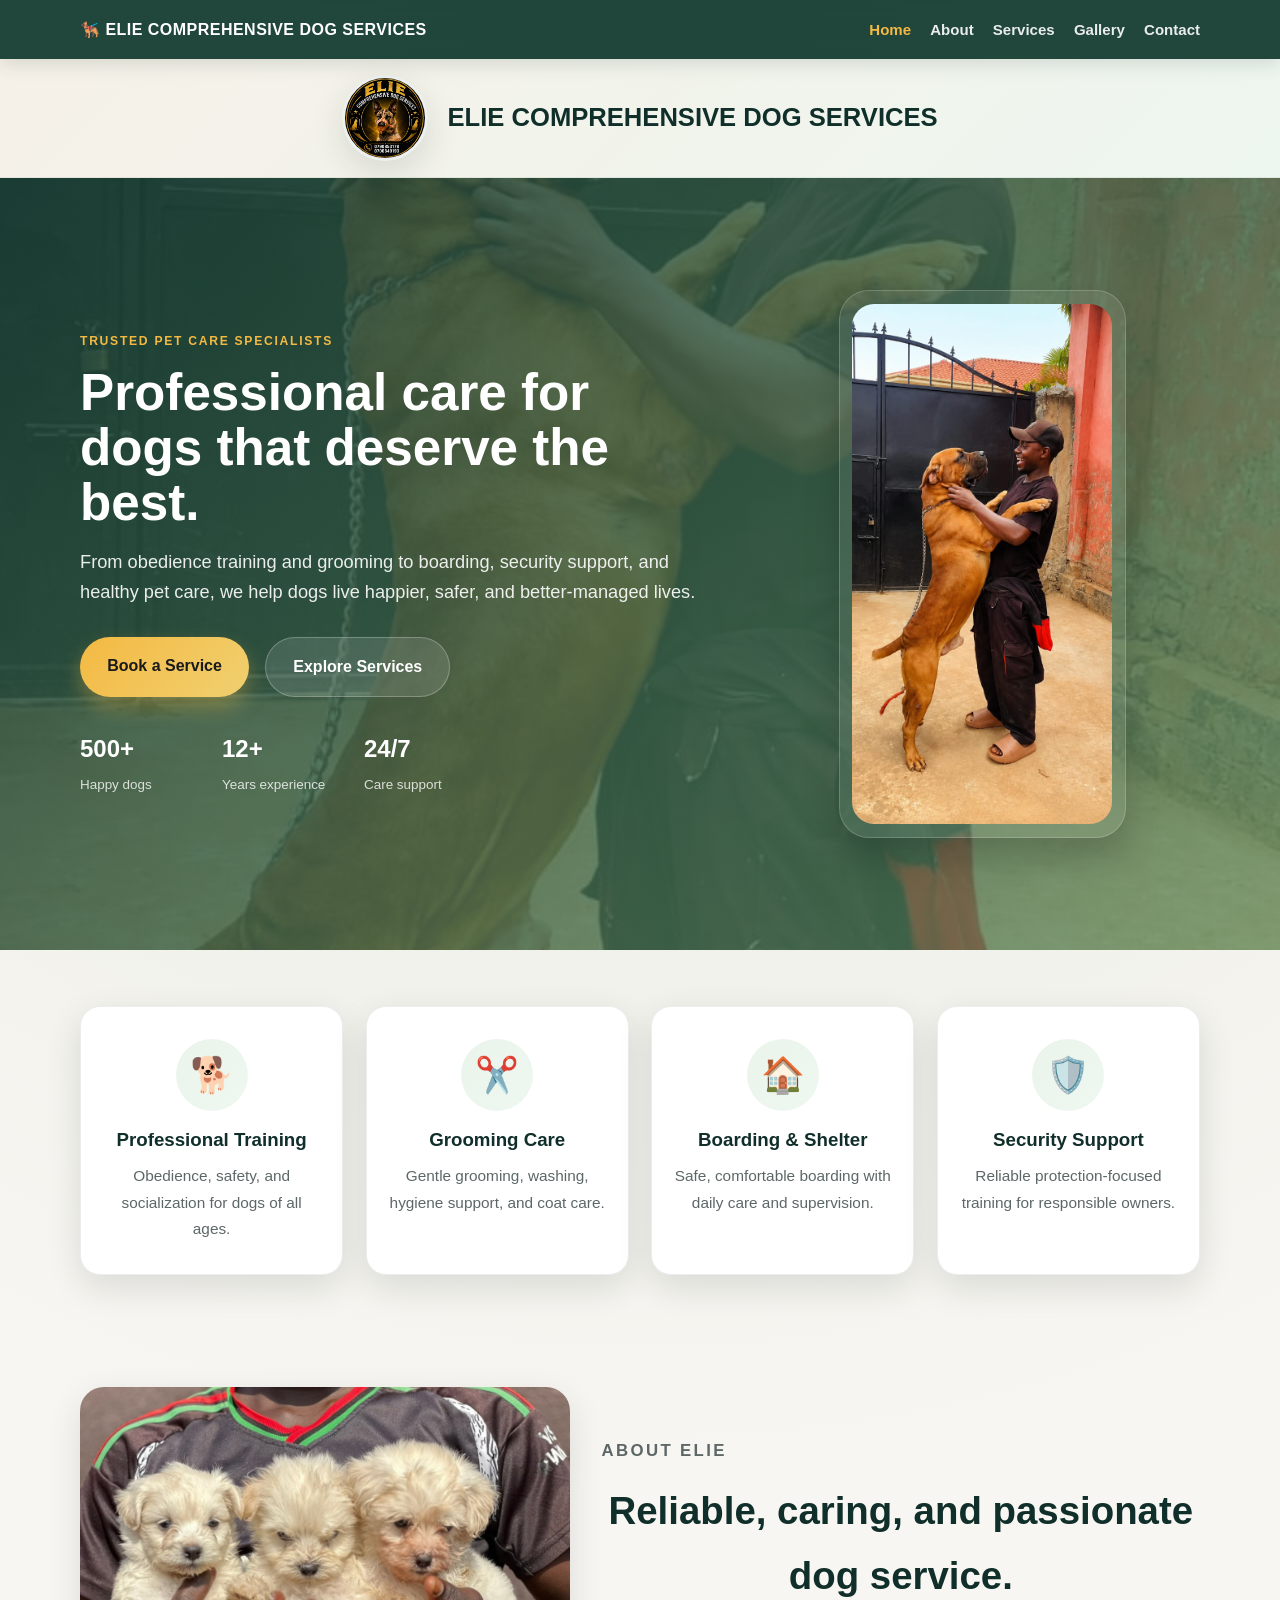
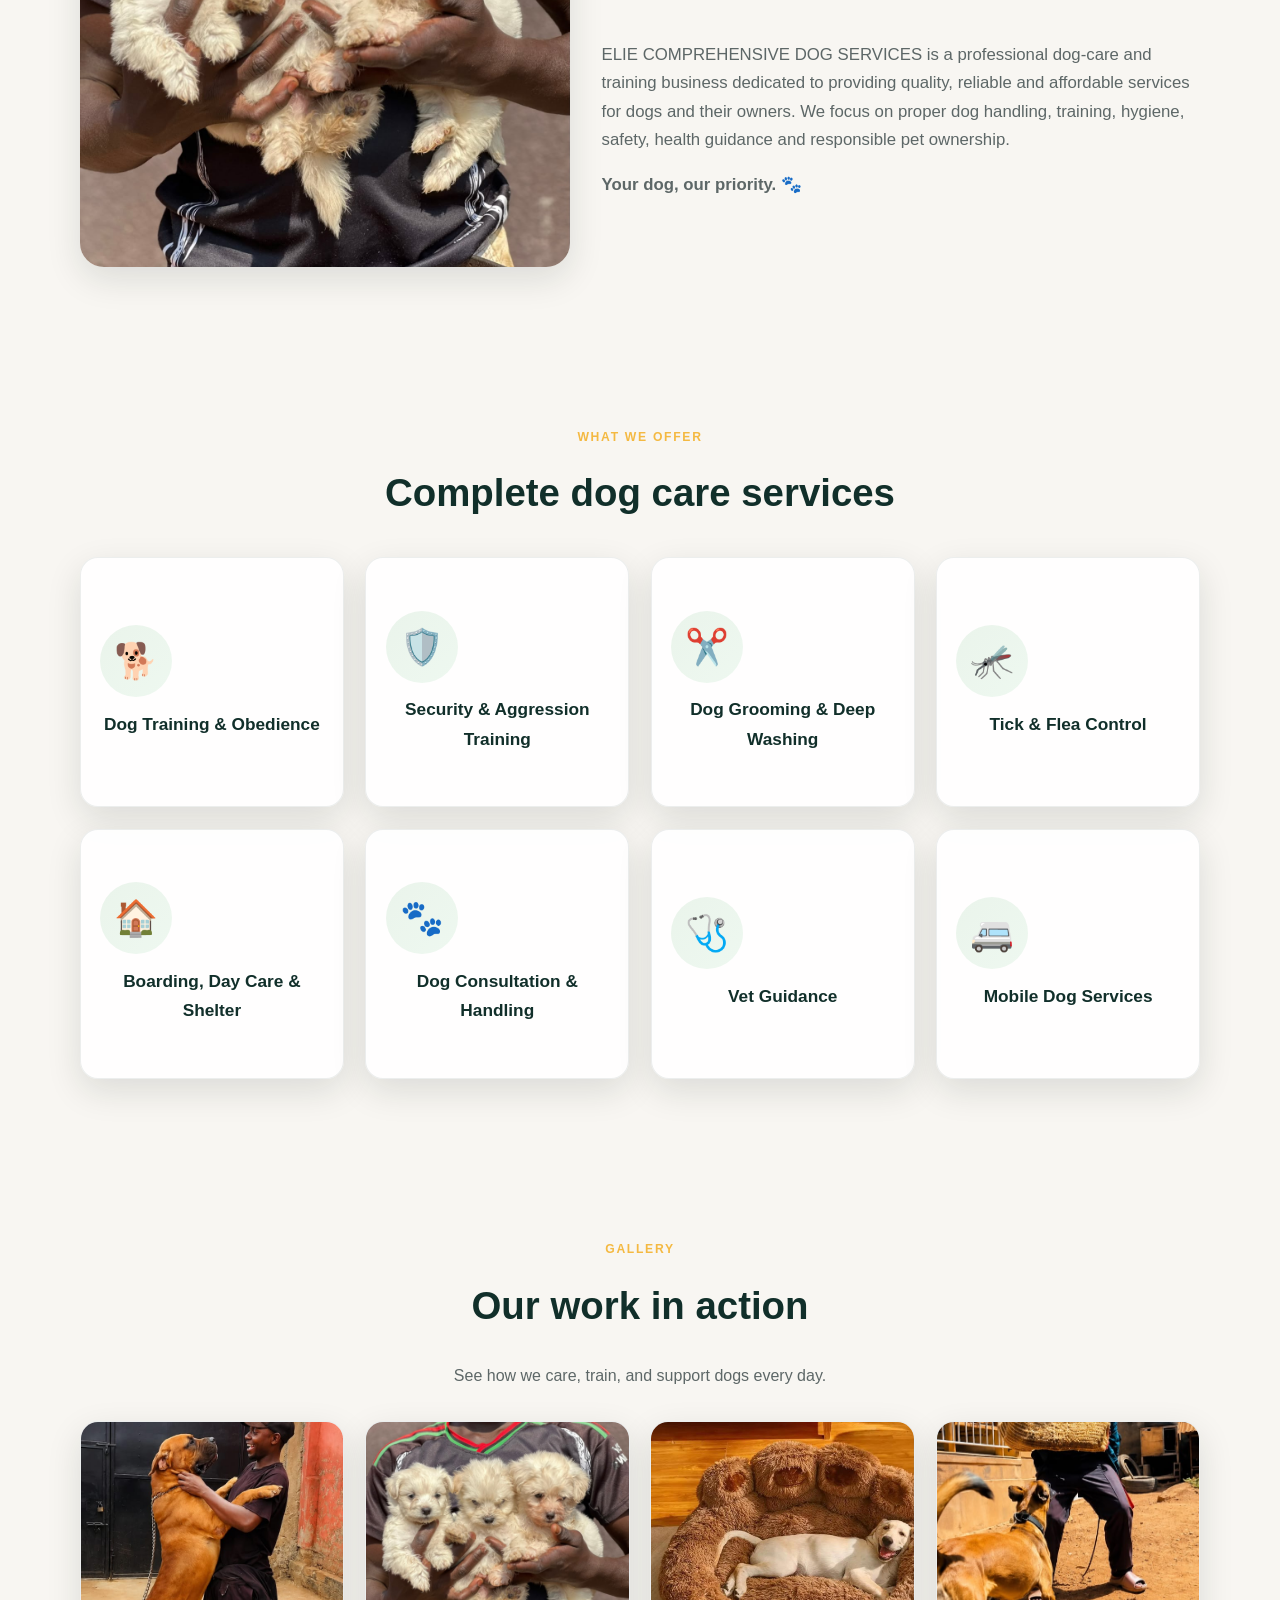
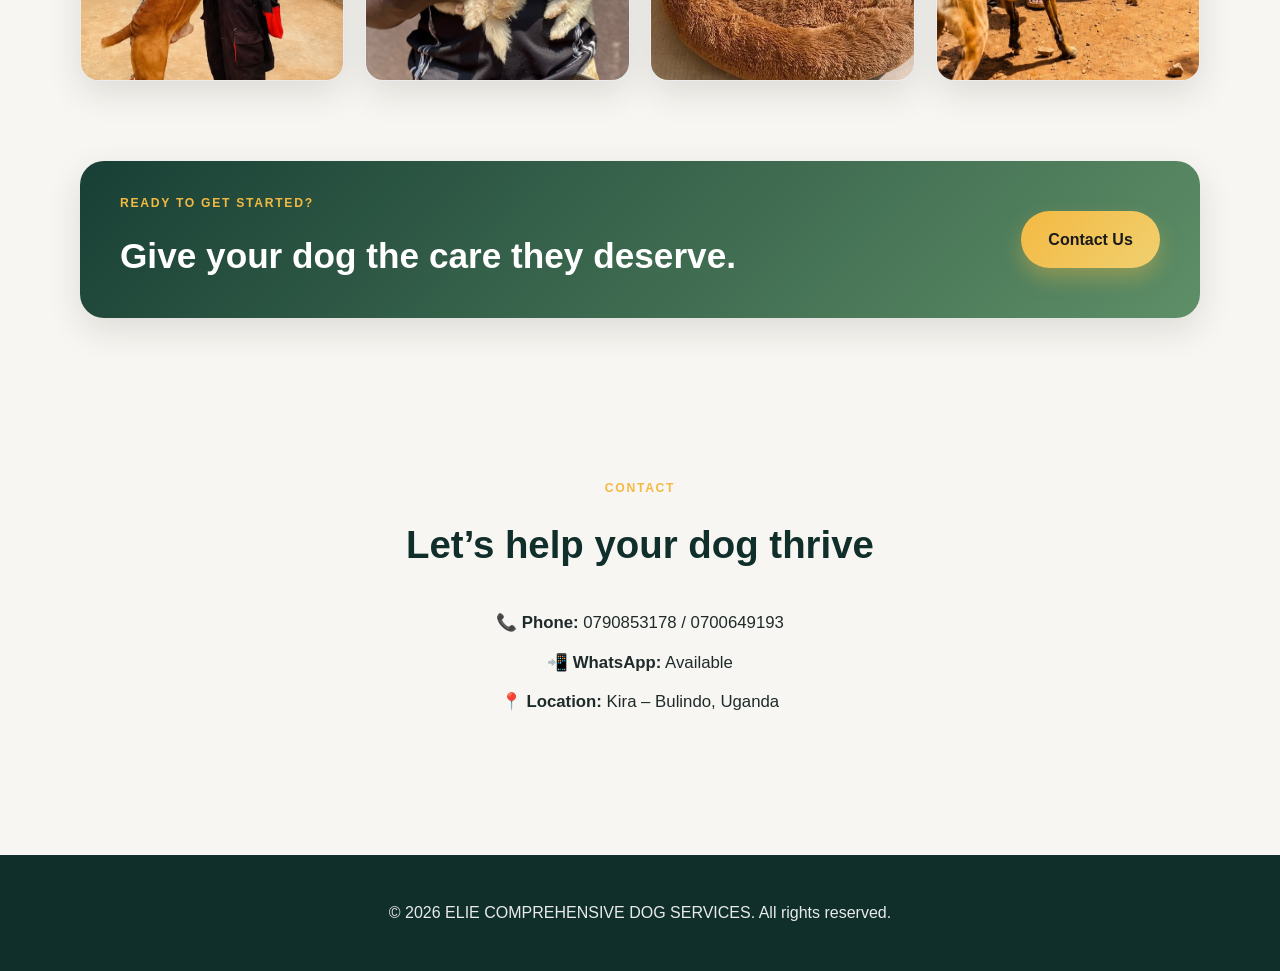
==== index.html @ 972e8dc1 "Add files via upload" ====
<!DOCTYPE html>
<html lang="en">
<head>
    <meta charset="UTF-8">
    <meta name="viewport" content="width=device-width, initial-scale=1.0">
    <title>ELIE Comprehensive Dog Services</title>
    <link rel="stylesheet" href="styles.css">
</head>
<body>
    <nav class="navbar">
        <div class="container">
            <div class="logo">🐕‍🦺 ELIE COMPREHENSIVE DOG SERVICES</div>
            <ul class="nav-links">
                <li><a href="index.html" class="active">Home</a></li>
                <li><a href="about.html">About</a></li>
                <li><a href="services.html">Services</a></li>
                <li><a href="gallery.html">Gallery</a></li>
                <li><a href="contact.html">Contact</a></li>
            </ul>
        </div>
    </nav>

    <section class="brand-strip">
        <div class="container brand-wrap">
            <div class="brand-logo-wrap">
                <img src="images/dog12.jpeg" alt="ELIE logo" class="brand-logo">
            </div>
            <div class="brand-text">
                <h2>ELIE COMPREHENSIVE DOG SERVICES</h2>
            </div>
        </div>
    </section>

    <section class="hero">
        <div class="container hero-inner">
            <div class="hero-copy">
                <p class="eyebrow">Trusted Pet Care Specialists</p>
                <h1>Professional care for dogs that deserve the best.</h1>
                <p class="hero-text">From obedience training and grooming to boarding, security support, and healthy pet care, we help dogs live happier, safer, and better-managed lives.</p>
                <div class="hero-actions">
                    <a href="contact.html" class="cta-button">Book a Service</a>
                    <a href="services.html" class="secondary-button">Explore Services</a>
                </div>

                <div class="hero-stats">
                    <div>
                        <strong>500+</strong>
                        <span>Happy dogs</span>
                    </div>
                    <div>
                        <strong>12+</strong>
                        <span>Years experience</span>
                    </div>
                    <div>
                        <strong>24/7</strong>
                        <span>Care support</span>
                    </div>
                </div>
            </div>

            <div class="hero-visual">
                <div class="hero-image-card">
                    <img src="images/dog10.jpeg" alt="Dog care service">
                </div>
            </div>
        </div>
    </section>

    <section class="section feature-band">
        <div class="container">
            <div class="feature-grid">
                <div class="feature-card">
                    <span class="icon">🐕</span>
                    <h3>Professional Training</h3>
                    <p>Obedience, safety, and socialization for dogs of all ages.</p>
                </div>

                <div class="feature-card">
                    <span class="icon">✂️</span>
                    <h3>Grooming Care</h3>
                    <p>Gentle grooming, washing, hygiene support, and coat care.</p>
                </div>

                <div class="feature-card">
                    <span class="icon">🏠</span>
                    <h3>Boarding & Shelter</h3>
                    <p>Safe, comfortable boarding with daily care and supervision.</p>
                </div>

                <div class="feature-card">
                    <span class="icon">🛡️</span>
                    <h3>Security Support</h3>
                    <p>Reliable protection-focused training for responsible owners.</p>
                </div>
            </div>
        </div>
    </section>

    <section id="about" class="section about">
        <div class="container about-wrap">
            <div class="about-image">
                <img src="images/dog2.jpeg" alt="Dog in care">
            </div>
            <div class="about-copy">
                <p class="section-tag">About ELIE</p>
                <h2>Reliable, caring, and passionate dog service.</h2>
                <p>ELIE COMPREHENSIVE DOG SERVICES is a professional dog-care and training business dedicated to providing quality, reliable and affordable services for dogs and their owners. We focus on proper dog handling, training, hygiene, safety, health guidance and responsible pet ownership.</p>
                <p><strong>Your dog, our priority. 🐾</strong></p>
            </div>
        </div>
    </section>

    <section id="services" class="section services">
        <div class="container">
            <p class="section-tag center">What We Offer</p>
            <h2>Complete dog care services</h2>
            <div class="services-grid">
                <div class="service-card"><span class="icon">🐕</span><h3>Dog Training & Obedience</h3></div>
                <div class="service-card"><span class="icon">🛡️</span><h3>Security & Aggression Training</h3></div>
                <div class="service-card"><span class="icon">✂️</span><h3>Dog Grooming & Deep Washing</h3></div>
                <div class="service-card"><span class="icon">🦟</span><h3>Tick & Flea Control</h3></div>
                <div class="service-card"><span class="icon">🏠</span><h3>Boarding, Day Care & Shelter</h3></div>
                <div class="service-card"><span class="icon">🐾</span><h3>Dog Consultation & Handling</h3></div>
                <div class="service-card"><span class="icon">🩺</span><h3>Vet Guidance</h3></div>
                <div class="service-card"><span class="icon">🚐</span><h3>Mobile Dog Services</h3></div>
            </div>
        </div>
    </section>

    <section id="gallery" class="section gallery">
        <div class="container">
            <p class="section-tag center">Gallery</p>
            <h2>Our work in action</h2>
            <p class="gallery-subtitle">See how we care, train, and support dogs every day.</p>

            <div class="gallery-grid">
                <div class="gallery-item">
                    <img src="images/dog10.jpeg" alt="Dog training session">
                    <div class="gallery-overlay"><p>Dog Training</p></div>
                </div>
                <div class="gallery-item">
                    <img src="images/dog2.jpeg" alt="Dog grooming">
                    <div class="gallery-overlay"><p>Grooming</p></div>
                </div>
                <div class="gallery-item">
                    <img src="images/dog4.jpeg" alt="Dog boarding">
                    <div class="gallery-overlay"><p>Boarding</p></div>
                </div>
                <div class="gallery-item">
                    <img src="images/dog11.jpeg" alt="Security training">
                    <div class="gallery-overlay"><p>Security Training</p></div>
                </div>
            </div>
        </div>
    </section>

    <section class="section cta-banner">
        <div class="container">
            <div class="cta-box">
                <div>
                    <p class="section-tag">Ready to get started?</p>
                    <h2>Give your dog the care they deserve.</h2>
                </div>
                <a href="contact.html" class="cta-button">Contact Us</a>
            </div>
        </div>
    </section>

    <section id="contact" class="section contact">
        <div class="container">
            <p class="section-tag center">Contact</p>
            <h2>Let’s help your dog thrive</h2>
            <div class="contact-info">
                <p>📞 <strong>Phone:</strong> 0790853178 / 0700649193</p>
                <p>📲 <strong>WhatsApp:</strong> Available</p>
                <p>📍 <strong>Location:</strong> Kira – Bulindo, Uganda</p>
            </div>
        </div>
    </section>

    <footer>
        <div class="container">
            <p>&copy; 2026 ELIE COMPREHENSIVE DOG SERVICES. All rights reserved.</p>
        </div>
    </footer>
</body>
</html>
---- styles.css ----
:root {
    --forest: #183f35;
    --forest-deep: #112f2a;
    --green: #5e8f67;
    --green-soft: #eaf4eb;
    --gold: #f4b942;
    --ivory: #f8f6f2;
    --white: #ffffff;
    --text: #1f2b2b;
    --muted: #5d6767;
    --border: rgba(17, 47, 42, 0.08);
    --shadow: 0 12px 35px rgba(16, 31, 28, 0.12);
}

* { box-sizing: border-box; }

html { scroll-behavior: smooth; }

body {
    margin: 0;
    font-family: Arial, Helvetica, sans-serif;
    line-height: 1.7;
    color: var(--text);
    background: radial-gradient(circle at top, rgba(94,143,103,0.12), transparent 36%), var(--ivory);
}

img { max-width: 100%; display: block; }

a { text-decoration: none; }

.container {
    width: min(1120px, 90%);
    margin: 0 auto;
}

.navbar {
    position: sticky;
    top: 0;
    z-index: 20;
    background: rgba(24, 63, 53, 0.96);
    backdrop-filter: blur(10px);
    box-shadow: 0 4px 20px rgba(17, 47, 42, 0.15);
}

.navbar .container {
    display: flex;
    align-items: center;
    justify-content: space-between;
    gap: 1rem;
    padding: 1rem 0;
}

.logo {
    color: var(--white);
    font-weight: 700;
    letter-spacing: 0.03em;
    font-size: 1rem;
}

.nav-links {
    list-style: none;
    display: flex;
    align-items: center;
    gap: 1.2rem;
    margin: 0;
    padding: 0;
    flex-wrap: wrap;
}

.nav-links a {
    color: rgba(255,255,255,0.9);
    font-size: 0.94rem;
    font-weight: 600;
}

.nav-links a:hover,
.nav-links a.active {
    color: var(--gold);
}

.brand-strip {
    background: linear-gradient(135deg, #f6f1e8, #edf6ef);
    border-bottom: 1px solid rgba(24,63,53,0.08);
}

.brand-wrap {
    display: flex;
    align-items: center;
    justify-content: center;
    gap: 1.2rem;
    padding: 1rem 0;
}

.brand-logo-wrap {
    width: 86px;
    height: 86px;
    border-radius: 50%;
    overflow: hidden;
    background: var(--white);
    box-shadow: var(--shadow);
    border: 3px solid rgba(24,63,53,0.08);
}

.brand-logo {
    width: 100%;
    height: 100%;
    object-fit: cover;
}

.brand-text h2 {
    margin: 0;
    color: var(--forest-deep);
    font-size: clamp(1.2rem, 2vw, 2.1rem);
}

.hero {
    background:
        linear-gradient(135deg, rgba(24,63,53,0.88), rgba(94,143,103,0.75)),
        url("images/dog10.jpeg") center/cover no-repeat;
    color: var(--white);
    padding: 7rem 0;
}

.hero-inner {
    display: grid;
    grid-template-columns: 1.2fr 0.8fr;
    align-items: center;
    gap: 2rem;
}

.eyebrow,
.section-tag {
    margin: 0 0 0.8rem;
    font-size: 0.76rem;
    text-transform: uppercase;
    letter-spacing: 0.14em;
    font-weight: 700;
    color: var(--gold);
}

.hero-copy h1 {
    margin: 0;
    font-size: clamp(2.5rem, 4vw, 4.2rem);
    line-height: 1.08;
    max-width: 620px;
}

.hero-text {
    max-width: 620px;
    margin: 1rem 0 0;
    color: rgba(255,255,255,0.9);
    font-size: 1.14rem;
}

.hero-actions {
    display: flex;
    gap: 1rem;
    flex-wrap: wrap;
    margin-top: 1.8rem;
}

.cta-button,
.secondary-button {
    display: inline-block;
    border-radius: 999px;
    font-weight: 700;
    transition: transform 0.2s ease, box-shadow 0.2s ease;
}

.cta-button {
    background: linear-gradient(135deg, var(--gold), #f0d070);
    color: #1a1a1a;
    padding: 0.95rem 1.7rem;
    box-shadow: 0 10px 20px rgba(244,185,66,0.35);
}

.secondary-button {
    background: rgba(255,255,255,0.12);
    color: var(--white);
    padding: 0.95rem 1.7rem;
    border: 1px solid rgba(255,255,255,0.25);
}

.cta-button:hover,
.secondary-button:hover {
    transform: translateY(-2px);
}

.hero-stats {
    display: flex;
    gap: 2rem;
    margin-top: 2rem;
    flex-wrap: wrap;
}

.hero-stats div {
    min-width: 110px;
}

.hero-stats strong {
    display: block;
    color: var(--white);
    font-size: 1.5rem;
}

.hero-stats span {
    color: rgba(255,255,255,0.8);
    font-size: 0.84rem;
}

.hero-visual {
    display: flex;
    justify-content: center;
}

.hero-image-card {
    background: rgba(255,255,255,0.08);
    border: 1px solid rgba(255,255,255,0.18);
    box-shadow: 0 20px 35px rgba(0,0,0,0.18);
    border-radius: 30px;
    padding: 0.8rem;
    max-width: 430px;
}

.hero-image-card img {
    width: 100%;
    height: 520px;
    object-fit: cover;
    border-radius: 22px;
}

.section {
    padding: 5rem 0;
}

.section h2 {
    margin: 0 0 2rem;
    text-align: center;
    color: var(--forest-deep);
    font-size: clamp(2rem, 3vw, 2.8rem);
}

.center {
    text-align: center;
}

.feature-band {
    padding-top: 3.5rem;
    padding-bottom: 2rem;
}

.feature-grid {
    display: grid;
    grid-template-columns: repeat(auto-fit, minmax(220px, 1fr));
    gap: 1.4rem;
}

.feature-card {
    background: var(--white);
    border: 1px solid var(--border);
    box-shadow: var(--shadow);
    border-radius: 20px;
    padding: 2rem 1.4rem;
    text-align: center;
}

.feature-card .icon {
    display: inline-flex;
    width: 72px;
    height: 72px;
    border-radius: 50%;
    align-items: center;
    justify-content: center;
    background: linear-gradient(135deg, var(--green-soft), #eef8f0);
    font-size: 2.2rem;
    margin-bottom: 0.8rem;
}

.feature-card h3 {
    margin: 0 0 0.5rem;
    color: var(--forest-deep);
}

.feature-card p {
    margin: 0;
    color: var(--muted);
    font-size: 0.96rem;
}

.about-wrap {
    display: grid;
    grid-template-columns: 0.9fr 1.1fr;
    gap: 2rem;
    align-items: center;
}

.about-image img {
    width: 100%;
    height: 480px;
    object-fit: cover;
    border-radius: 24px;
    box-shadow: var(--shadow);
}

.about-copy p {
    color: var(--muted);
    font-size: 1.05rem;
}

.services-grid {
    display: grid;
    grid-template-columns: repeat(auto-fit, minmax(220px, 1fr));
    gap: 1.35rem;
}

.service-card {
    background: rgba(255,255,255,0.9);
    border: 1px solid var(--border);
    border-radius: 18px;
    padding: 2rem 1.2rem;
    text-align: center;
    box-shadow: var(--shadow);
    transition: transform 0.25s ease, box-shadow 0.25s ease;
}

.service-card:hover {
    transform: translateY(-6px);
    box-shadow: 0 20px 40px rgba(17, 47, 42, 0.12);
}

.service-card .icon {
    display: inline-flex;
    width: 72px;
    height: 72px;
    border-radius: 50%;
    align-items: center;
    justify-content: center;
    background: linear-gradient(135deg, var(--green-soft), #eef8f0);
    font-size: 2.2rem;
    margin-bottom: 0.8rem;
}

.service-card h3 {
    margin: 0;
    color: var(--forest-deep);
    font-size: 1.08rem;
}

.gallery-subtitle {
    text-align: center;
    color: var(--muted);
    margin: -0.5rem 0 2rem;
}

.gallery-grid {
    display: grid;
    grid-template-columns: repeat(auto-fit, minmax(230px, 1fr));
    gap: 1.3rem;
}

.gallery-item {
    position: relative;
    height: 260px;
    overflow: hidden;
    border-radius: 18px;
    background: var(--white);
    border: 1px solid var(--border);
    box-shadow: var(--shadow);
}

.gallery-item img {
    width: 100%;
    height: 100%;
    object-fit: cover;
    transition: transform 0.35s ease;
}

.gallery-item:hover img {
    transform: scale(1.06);
}

.gallery-overlay {
    position: absolute;
    inset: 0;
    background: linear-gradient(180deg, rgba(17,47,42,0.1), rgba(17,47,42,0.72));
    display: flex;
    align-items: flex-end;
    justify-content: center;
    padding: 1rem;
    opacity: 0;
    transition: opacity 0.3s ease;
}

.gallery-item:hover .gallery-overlay {
    opacity: 1;
}

.gallery-overlay p {
    margin: 0;
    color: var(--white);
    text-align: center;
    font-weight: 700;
}

.cta-banner {
    padding-top: 0;
}

.cta-box {
    background: linear-gradient(135deg, #183f35, #5e8f67);
    border-radius: 24px;
    padding: 2rem 2.5rem;
    color: var(--white);
    display: flex;
    align-items: center;
    justify-content: space-between;
    gap: 1rem;
    box-shadow: var(--shadow);
}

.cta-box h2 {
    margin: 0;
    text-align: left;
    color: var(--white);
    font-size: clamp(1.5rem, 3vw, 2.2rem);
}

.contact-info {
    text-align: center;
    font-size: 1.05rem;
    color: var(--text);
    margin-bottom: 1.6rem;
}

.contact-info p {
    margin: 0.7rem 0;
}

footer {
    background: var(--forest-deep);
    color: rgba(255,255,255,0.9);
    text-align: center;
    padding: 1.8rem 0;
    margin-top: 2rem;
}

.page-banner {
    background: linear-gradient(135deg, #edf5ef, #f8f6f2);
    border-bottom: 1px solid rgba(24, 63, 53, 0.08);
    padding: 3rem 0 2.5rem;
    text-align: center;
}

.page-banner h1 {
    margin: 0;
    color: var(--forest-deep);
    font-size: clamp(2rem, 4vw, 3rem);
}

.page-banner p {
    margin: 0.7rem auto 0;
    max-width: 700px;
    color: var(--muted);
    font-size: 1.05rem;
}

.gallery-page-section {
    padding-top: 3rem;
}

.gallery-layout {
    display: grid;
    grid-template-columns: repeat(auto-fit, minmax(280px, 1fr));
    gap: 1.5rem;
}

.gallery-card {
    background: var(--white);
    border-radius: 18px;
    overflow: hidden;
    border: 1px solid var(--border);
    box-shadow: var(--shadow);
}

.gallery-card.featured {
    grid-column: span 2;
}

.gallery-slideshow {
    position: relative;
    height: 330px;
    overflow: hidden;
    background: #eef1ee;
}

.slides {
    display: flex;
    width: 400%;
    height: 100%;
    animation: gallerySlide 16s infinite;
}

.slide {
    position: relative;
    width: 25%;
    height: 100%;
    flex-shrink: 0;
}

.slide img {
    width: 100%;
    height: 100%;
    object-fit: cover;
    display: block;
}

.slide-label {
    position: absolute;
    left: 0;
    right: 0;
    bottom: 0;
    background: rgba(17, 47, 42, 0.72);
    color: var(--white);
    text-align: center;
    padding: 0.75rem 0.6rem;
    font-size: 0.8rem;
    font-weight: 700;
    letter-spacing: 0.02em;
}

.gallery-caption {
    text-align: center;
    font-weight: 700;
    color: var(--forest-deep);
    background: #f6f8f5;
    padding: 0.95rem 1rem;
    border-top: 1px solid rgba(17, 47, 42, 0.06);
}

@keyframes gallerySlide {
    0%, 20% { transform: translateX(0); }
    25%, 45% { transform: translateX(-25%); }
    50%, 70% { transform: translateX(-50%); }
    75%, 100% { transform: translateX(-75%); }
}

@media (max-width: 768px) {
    .navbar .container {
        flex-direction: column;
        align-items: flex-start;
    }

    .brand-wrap {
        flex-direction: column;
        text-align: center;
    }

    .brand-text {
        text-align: center;
    }

    .hero {
        padding: 5rem 0;
    }

    .hero-inner,
    .about-wrap {
        grid-template-columns: 1fr;
    }

    .cta-box {
        flex-direction: column;
        align-items: flex-start;
    }

    .cta-box h2 {
        text-align: left;
    }
}

.booking-shell {
    display: grid;
    grid-template-columns: 0.9fr 1.1fr;
    gap: 2rem;
    align-items: stretch;
}

.booking-info,
.booking-card {
    background: rgba(255, 255, 255, 0.92);
    border: 1px solid var(--border);
    border-radius: 22px;
    box-shadow: var(--shadow);
}

.booking-info {
    padding: 2.2rem;
    display: flex;
    flex-direction: column;
    justify-content: center;
    background: linear-gradient(135deg, #f3f8f3, #ffffff);
}

.booking-info h2 {
    margin: 0 0 1rem;
    text-align: left;
    color: var(--forest-deep);
    font-size: clamp(1.8rem, 3vw, 2.5rem);
}

.booking-info p {
    color: var(--muted);
    margin: 0 0 1rem;
}

.booking-points {
    list-style: none;
    margin: 0;
    padding: 0;
    display: grid;
    gap: 0.8rem;
    color: var(--forest-deep);
    font-weight: 600;
}

.booking-card {
    padding: 2rem;
}

.booking-form {
    display: grid;
    gap: 1rem;
}

.field-row {
    display: grid;
    grid-template-columns: repeat(2, minmax(0, 1fr));
    gap: 1rem;
}

.form-group {
    display: grid;
    gap: 0.45rem;
}

.full-width {
    grid-column: 1 / -1;
}

label {
    font-size: 0.88rem;
    font-weight: 700;
    color: var(--forest-deep);
}

.input-control,
.select-control,
.textarea-control {
    width: 100%;
    border: 1px solid rgba(24, 63, 53, 0.14);
    border-radius: 12px;
    background: #fff;
    color: var(--text);
    padding: 0.9rem 1rem;
    font: inherit;
    transition: border-color 0.2s ease, box-shadow 0.2s ease;
}

.input-control:focus,
.select-control:focus,
.textarea-control:focus {
    outline: none;
    border-color: rgba(24, 63, 53, 0.5);
    box-shadow: 0 0 0 4px rgba(94, 143, 103, 0.12);
}

.textarea-control {
    resize: vertical;
    min-height: 130px;
}

.form-actions {
    margin-top: 0.5rem;
}

.booking-button {
    border: none;
    border-radius: 12px;
    background: linear-gradient(135deg, var(--forest), var(--green));
    color: var(--white);
    font: inherit;
    font-weight: 700;
    padding: 1rem 1.4rem;
    cursor: pointer;
    width: 100%;
    transition: opacity 0.2s ease, transform 0.2s ease;
}

.booking-button:hover {
    opacity: 0.96;
    transform: translateY(-1px);
}

@media (max-width: 768px) {
    .booking-shell {
        grid-template-columns: 1fr;
    }

    .field-row {
        grid-template-columns: 1fr;
    }
}

/* Responsive layout */
@media (max-width: 980px) {
    .hero-inner,
    .about-wrap,
    .booking-shell {
        grid-template-columns: 1fr;
    }

    .hero-image-card img {
        height: 420px;
    }

    .cta-box {
        flex-direction: column;
        align-items: flex-start;
    }
}

@media (max-width: 760px) {
    .navbar .container {
        flex-direction: column;
        align-items: flex-start;
    }

    .nav-links {
        width: 100%;
        gap: 0.75rem 1rem;
    }

    .brand-wrap {
        flex-direction: column;
        text-align: center;
    }

    .brand-text {
        text-align: center;
    }

    .hero {
        padding: 5rem 0;
    }

    .hero-copy h1 {
        font-size: clamp(2.2rem, 9vw, 3.4rem);
    }

    .hero-actions {
        flex-direction: column;
        align-items: stretch;
    }

    .cta-button,
    .secondary-button {
        width: 100%;
        text-align: center;
    }

    .feature-grid,
    .services-grid,
    .gallery-grid {
        grid-template-columns: 1fr;
    }

    .gallery-item {
        height: 240px;
    }

    .cta-box {
        padding: 1.5rem;
    }
}

.service-hero {
    display: grid;
    grid-template-columns: 1.2fr 0.8fr;
    gap: 2rem;
    align-items: center;
    margin-bottom: 2rem;
}

.service-hero-copy h2 {
    margin: 0 0 1rem;
    text-align: left;
    color: var(--forest-deep);
    font-size: clamp(2rem, 3vw, 2.8rem);
}

.service-hero-copy p {
    color: var(--muted);
    font-size: 1.06rem;
}

.service-hero-card {
    background: linear-gradient(135deg, #f4f9f4, #ffffff);
    border: 1px solid var(--border);
    border-radius: 22px;
    padding: 2rem;
    box-shadow: var(--shadow);
}

.service-hero-card h3 {
    margin: 0 0 1rem;
    color: var(--forest-deep);
}

.service-hero-card ul {
    margin: 0;
    padding-left: 1.2rem;
    color: var(--forest-deep);
    line-height: 2;
    font-weight: 600;
}

.services-grid-large {
    grid-template-columns: repeat(auto-fit, minmax(250px, 1fr));
}

.service-card {
    min-height: 250px;
    display: flex;
    flex-direction: column;
    justify-content: center;
}

.service-card p {
    margin: 0.8rem 0 0;
    color: var(--muted);
    font-size: 0.96rem;
}

.service-process {
    background: linear-gradient(180deg, rgba(255,255,255,0.2), rgba(223, 238, 224, 0.4));
}

.process-grid {
    display: grid;
    grid-template-columns: repeat(auto-fit, minmax(220px, 1fr));
    gap: 1.4rem;
}

.process-step {
    background: rgba(255,255,255,0.9);
    border: 1px solid var(--border);
    border-radius: 18px;
    box-shadow: var(--shadow);
    padding: 1.8rem 1.4rem;
    text-align: center;
}

.process-step span {
    display: inline-flex;
    width: 50px;
    height: 50px;
    border-radius: 50%;
    align-items: center;
    justify-content: center;
    background: linear-gradient(135deg, var(--green-soft), #eef8f0);
    color: var(--forest-deep);
    font-weight: 800;
    margin-bottom: 0.8rem;
}

.process-step h3 {
    margin: 0 0 0.5rem;
    color: var(--forest-deep);
}

.process-step p {
    margin: 0;
    color: var(--muted);
}

@media (max-width: 760px) {
    .service-hero {
        grid-template-columns: 1fr;
    }
}
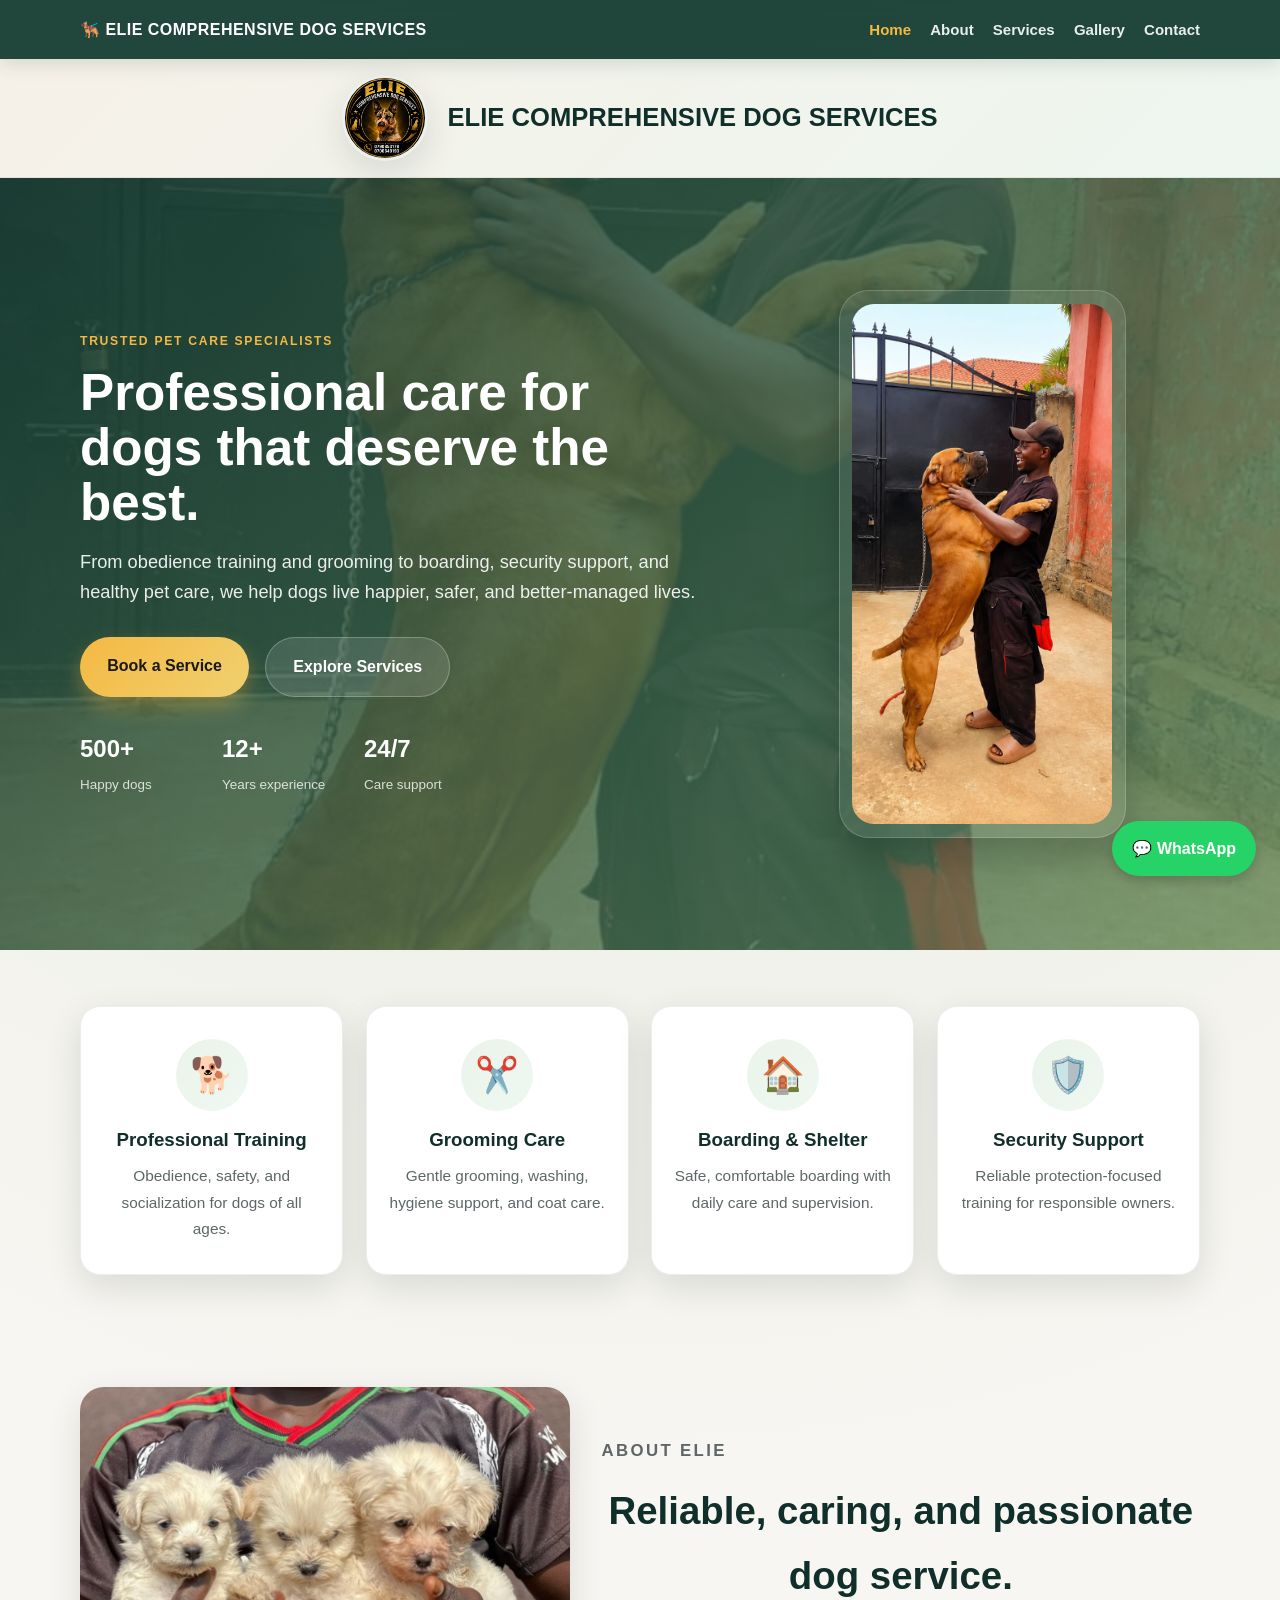
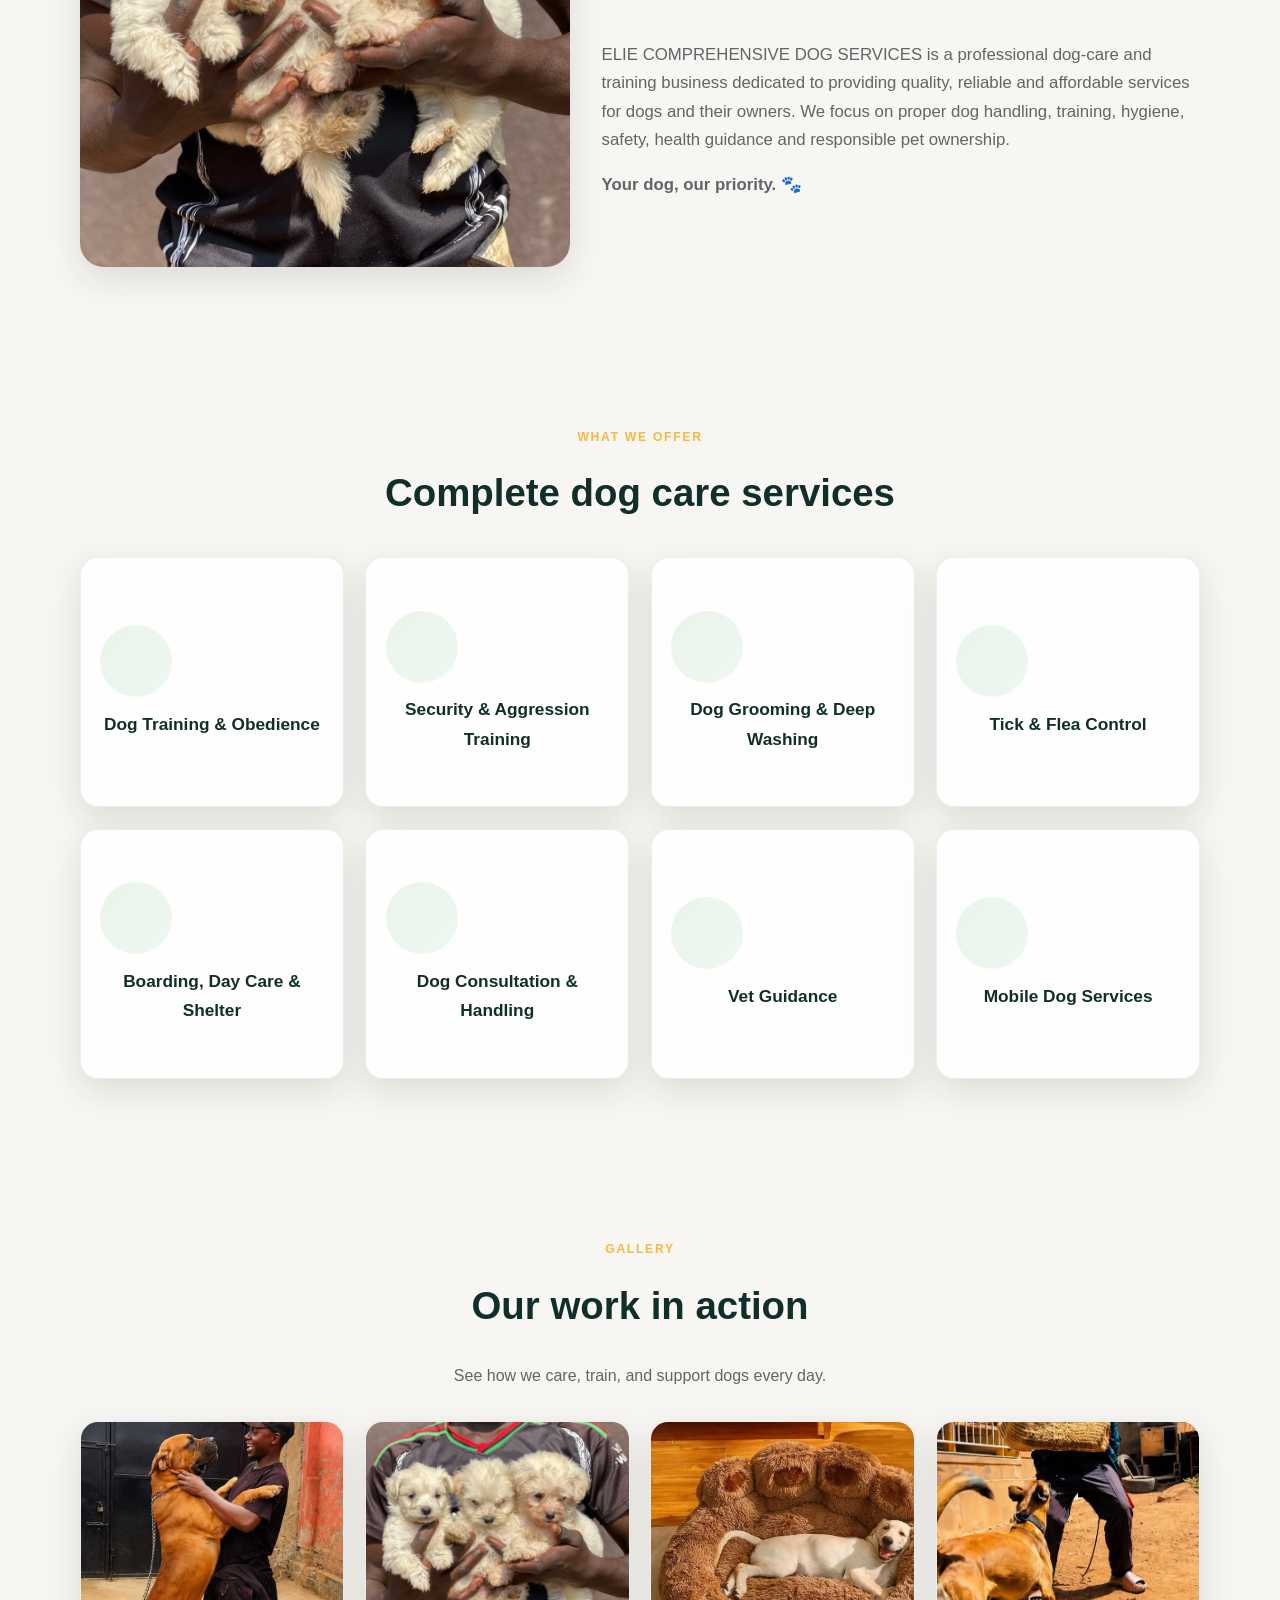
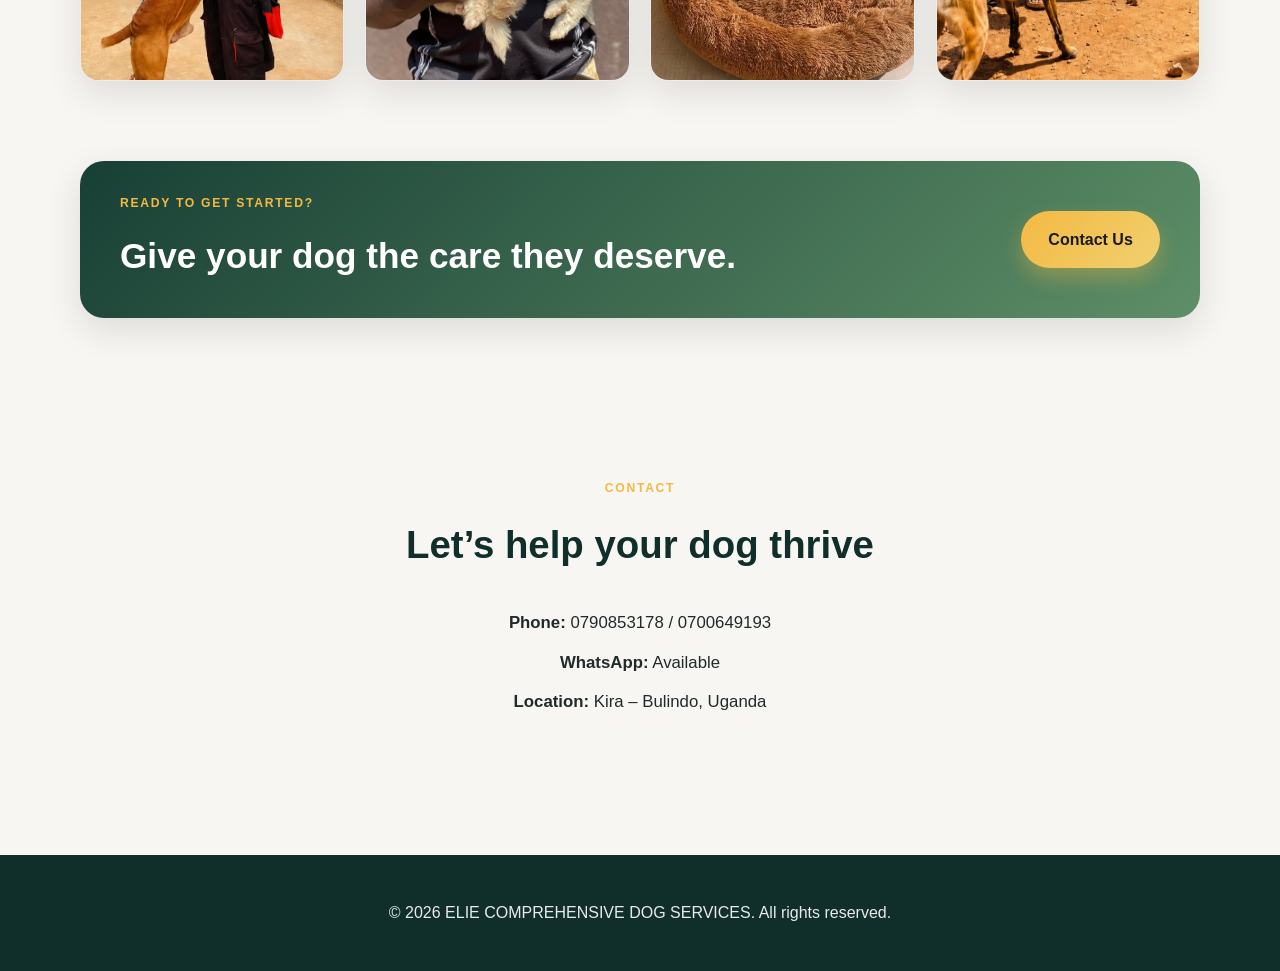
==== commit 2fd29069: "Add files via upload" ====
--- a/index.html
+++ b/index.html
@@ -115,14 +115,14 @@
             <p class="section-tag center">What We Offer</p>
             <h2>Complete dog care services</h2>
             <div class="services-grid">
-                <div class="service-card"><span class="icon">🐕</span><h3>Dog Training & Obedience</h3></div>
-                <div class="service-card"><span class="icon">🛡️</span><h3>Security & Aggression Training</h3></div>
-                <div class="service-card"><span class="icon">✂️</span><h3>Dog Grooming & Deep Washing</h3></div>
-                <div class="service-card"><span class="icon">🦟</span><h3>Tick & Flea Control</h3></div>
-                <div class="service-card"><span class="icon">🏠</span><h3>Boarding, Day Care & Shelter</h3></div>
-                <div class="service-card"><span class="icon">🐾</span><h3>Dog Consultation & Handling</h3></div>
-                <div class="service-card"><span class="icon">🩺</span><h3>Vet Guidance</h3></div>
-                <div class="service-card"><span class="icon">🚐</span><h3>Mobile Dog Services</h3></div>
+                <div class="service-card"><span class="icon"></span><h3>Dog Training & Obedience</h3></div>
+                <div class="service-card"><span class="icon"></span><h3>Security & Aggression Training</h3></div>
+                <div class="service-card"><span class="icon"></span><h3>Dog Grooming & Deep Washing</h3></div>
+                <div class="service-card"><span class="icon"></span><h3>Tick & Flea Control</h3></div>
+                <div class="service-card"><span class="icon"></span><h3>Boarding, Day Care & Shelter</h3></div>
+                <div class="service-card"><span class="icon"></span><h3>Dog Consultation & Handling</h3></div>
+                <div class="service-card"><span class="icon"></span><h3>Vet Guidance</h3></div>
+                <div class="service-card"><span class="icon"></span><h3>Mobile Dog Services</h3></div>
             </div>
         </div>
     </section>
@@ -171,9 +171,9 @@
             <p class="section-tag center">Contact</p>
             <h2>Let’s help your dog thrive</h2>
             <div class="contact-info">
-                <p>📞 <strong>Phone:</strong> 0790853178 / 0700649193</p>
-                <p>📲 <strong>WhatsApp:</strong> Available</p>
-                <p>📍 <strong>Location:</strong> Kira – Bulindo, Uganda</p>
+                <p> <strong>Phone:</strong> 0790853178 / 0700649193</p>
+                <p><strong>WhatsApp:</strong> Available</p>
+                <p><strong>Location:</strong> Kira – Bulindo, Uganda</p>
             </div>
         </div>
     </section>
@@ -183,5 +183,13 @@
             <p>&copy; 2026 ELIE COMPREHENSIVE DOG SERVICES. All rights reserved.</p>
         </div>
     </footer>
+
+    <a
+        href="https://wa.me/256790853178"
+        target="_blank"
+        rel="noopener noreferrer"
+        aria-label="Chat with us on WhatsApp"
+        style="position:fixed;right:24px;bottom:24px;z-index:1000;background:#25D366;color:#fff;padding:14px 20px;border-radius:999px;text-decoration:none;font-weight:bold;box-shadow:0 4px 12px rgba(0,0,0,.2);"
+    >💬 WhatsApp</a>
 </body>
 </html>
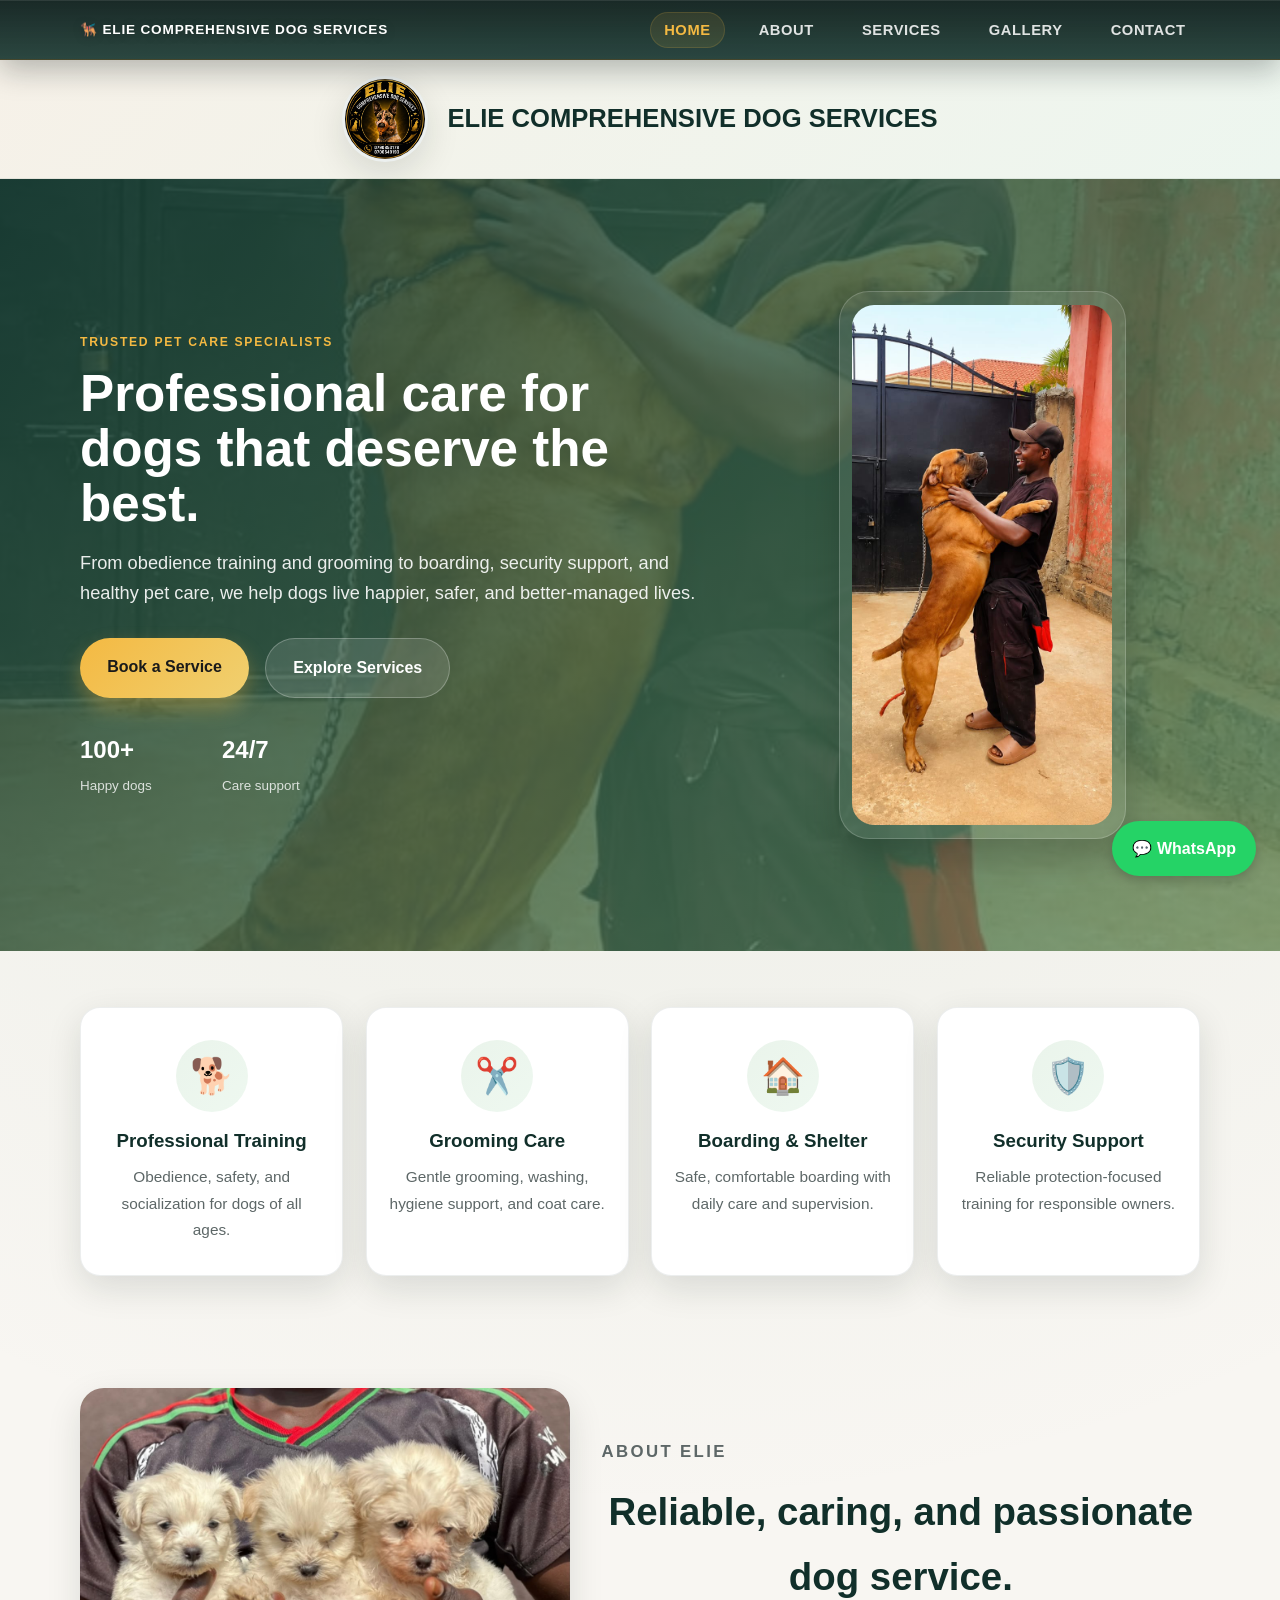
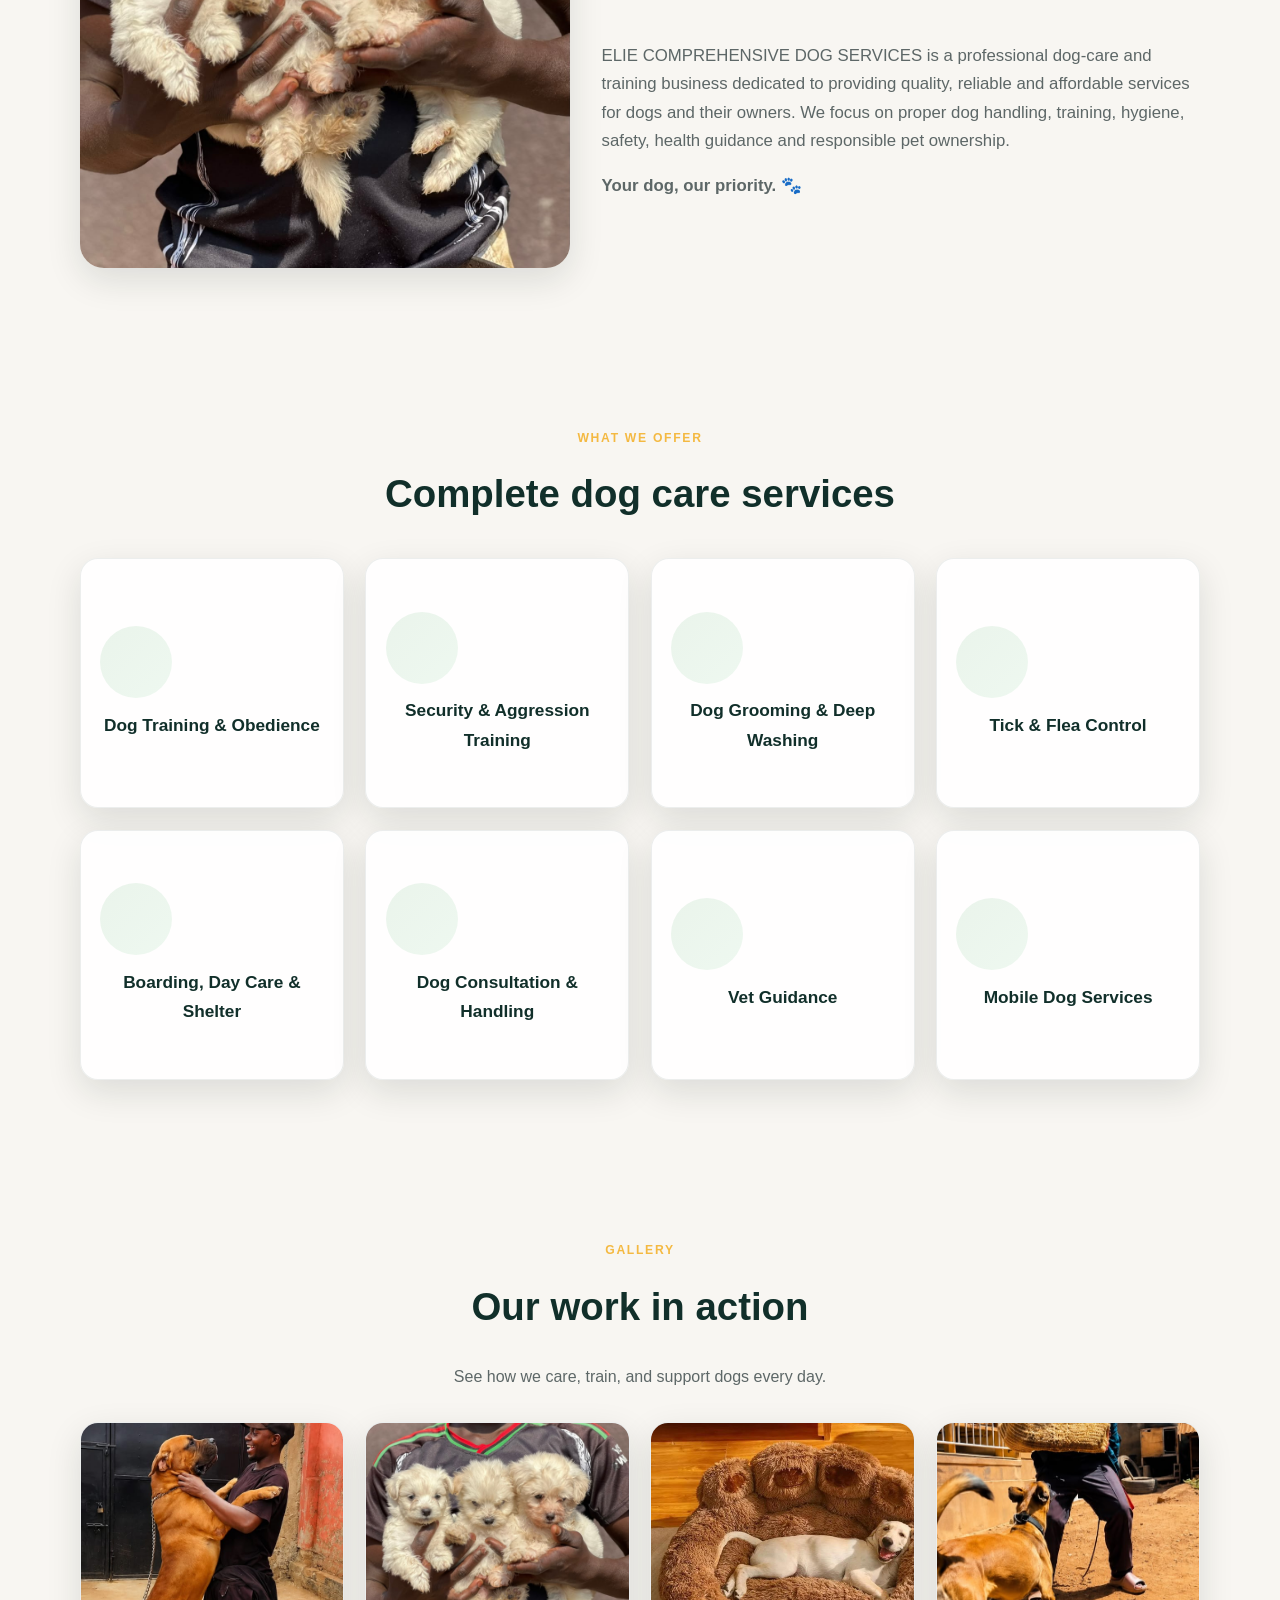
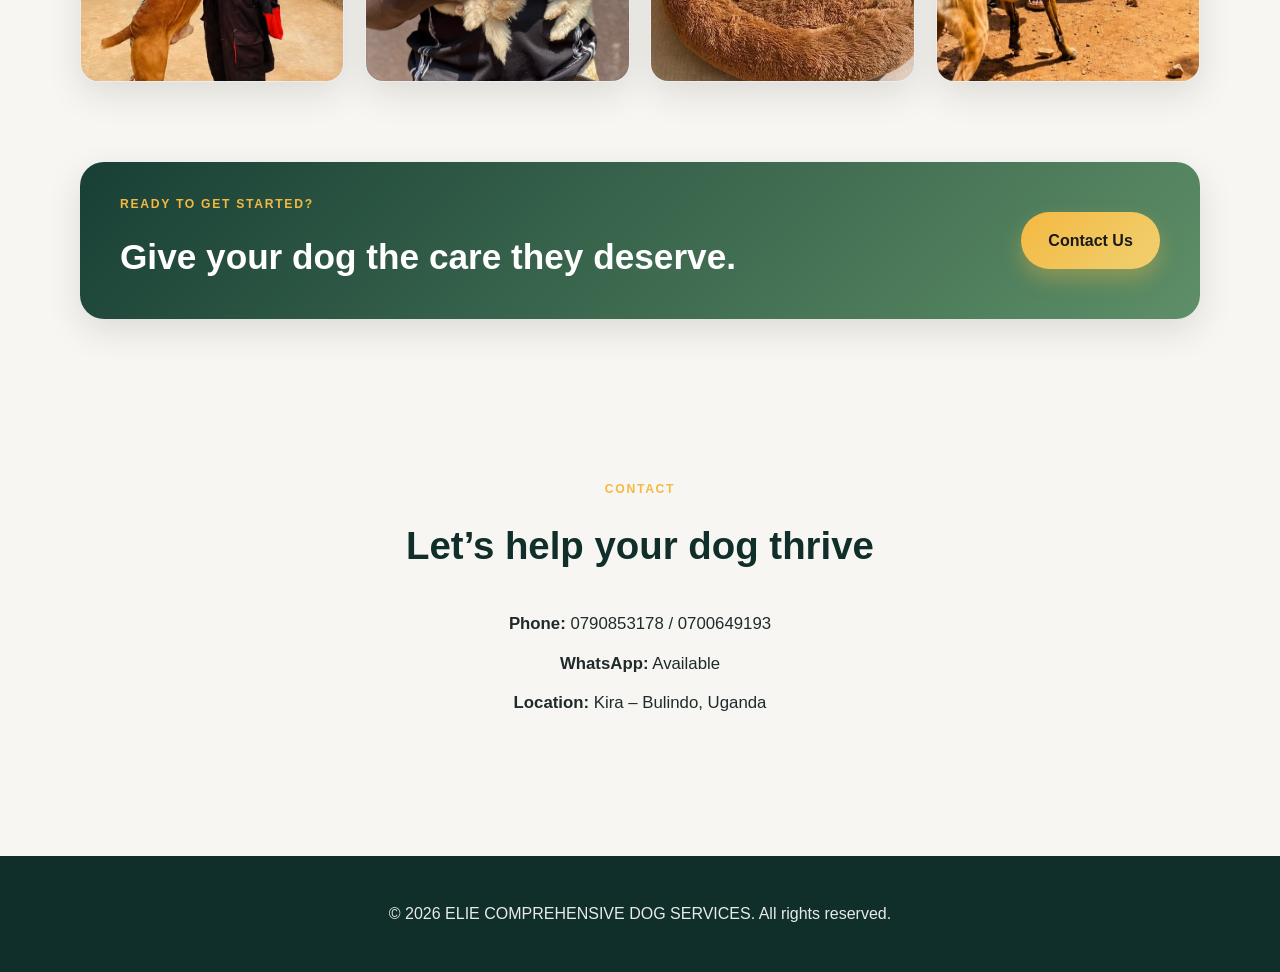
==== commit 77207b2f: "Add files via upload" ====
--- a/index.html
+++ b/index.html
@@ -17,6 +17,16 @@
                 <li><a href="gallery.html">Gallery</a></li>
                 <li><a href="contact.html">Contact</a></li>
             </ul>
+            <div class="nav-select-wrap">
+                <select class="mobile-nav-select" aria-label="Main navigation" onchange="if (this.value) window.location.href = this.value;">
+                    <option value="">Menu</option>
+                    <option value="index.html" selected>Home</option>
+                    <option value="about.html">About</option>
+                    <option value="services.html">Services</option>
+                    <option value="gallery.html">Gallery</option>
+                    <option value="contact.html">Contact</option>
+                </select>
+            </div>
         </div>
     </nav>
 
@@ -44,12 +54,8 @@
 
                 <div class="hero-stats">
                     <div>
-                        <strong>500+</strong>
+                        <strong>100+</strong>
                         <span>Happy dogs</span>
-                    </div>
-                    <div>
-                        <strong>12+</strong>
-                        <span>Years experience</span>
                     </div>
                     <div>
                         <strong>24/7</strong>
--- a/styles.css
+++ b/styles.css
@@ -24,6 +24,10 @@
     background: radial-gradient(circle at top, rgba(94,143,103,0.12), transparent 36%), var(--ivory);
 }
 
+body.page-bg {
+    background: var(--ivory);
+}
+
 img { max-width: 100%; display: block; }
 
 a { text-decoration: none; }
@@ -37,9 +41,10 @@
     position: sticky;
     top: 0;
     z-index: 20;
-    background: rgba(24, 63, 53, 0.96);
-    backdrop-filter: blur(10px);
-    box-shadow: 0 4px 20px rgba(17, 47, 42, 0.15);
+    background: linear-gradient(180deg, rgba(12, 29, 26, 0.94), rgba(21, 52, 46, 0.9));
+    backdrop-filter: blur(12px);
+    box-shadow: 0 10px 30px rgba(9, 23, 20, 0.28), inset 0 1px 0 rgba(255,255,255,0.09);
+    border-bottom: 1px solid rgba(244, 185, 66, 0.2);
 }
 
 .navbar .container {
@@ -52,9 +57,11 @@
 
 .logo {
     color: var(--white);
-    font-weight: 700;
-    letter-spacing: 0.03em;
-    font-size: 1rem;
+    font-weight: 800;
+    letter-spacing: 0.06em;
+    font-size: 0.85rem;
+    text-transform: uppercase;
+    text-shadow: 0 2px 10px rgba(0, 0, 0, 0.25);
 }
 
 .nav-links {
@@ -67,15 +74,52 @@
     flex-wrap: wrap;
 }
 
+.nav-select-wrap {
+    display: none;
+    width: 100%;
+    margin-top: 0.8rem;
+}
+
+.mobile-nav-select {
+    width: 100%;
+    appearance: none;
+    border: 1px solid rgba(244, 185, 66, 0.35);
+    border-radius: 12px;
+    background: rgba(12, 29, 26, 0.82);
+    color: var(--white);
+    font: inherit;
+    font-weight: 700;
+    padding: 0.9rem 1rem;
+    outline: none;
+    letter-spacing: 0.04em;
+    text-transform: uppercase;
+    box-shadow: 0 10px 24px rgba(0, 0, 0, 0.18);
+    background-image: linear-gradient(45deg, transparent 50%, var(--gold) 50%), linear-gradient(135deg, var(--gold) 50%, transparent 50%);
+    background-position: calc(100% - 18px) calc(50% - 2px), calc(100% - 12px) calc(50% - 2px);
+    background-size: 6px 6px, 6px 6px;
+    background-repeat: no-repeat;
+}
+
+.mobile-nav-select option {
+    color: var(--text);
+}
+
 .nav-links a {
-    color: rgba(255,255,255,0.9);
-    font-size: 0.94rem;
-    font-weight: 600;
+    color: rgba(255,255,255,0.86);
+    font-size: 0.92rem;
+    font-weight: 700;
+    padding: 0.6rem 0.9rem;
+    border-radius: 999px;
+    letter-spacing: 0.04em;
+    text-transform: uppercase;
+    transition: all 0.25s ease;
 }
 
 .nav-links a:hover,
 .nav-links a.active {
     color: var(--gold);
+    background: rgba(244, 185, 66, 0.1);
+    box-shadow: inset 0 0 0 1px rgba(244, 185, 66, 0.15);
 }
 
 .brand-strip {
@@ -436,6 +480,76 @@
     margin: 0.7rem 0;
 }
 
+.pricing-card {
+    max-width: 430px;
+    margin: 1.5rem auto 0;
+    background: linear-gradient(135deg, rgba(24, 63, 53, 0.96), rgba(94, 143, 103, 0.92));
+    border: 1px solid rgba(255, 255, 255, 0.12);
+    border-radius: 20px;
+    box-shadow: 0 20px 40px rgba(16, 31, 28, 0.18);
+    padding: 1.1rem;
+    text-align: left;
+}
+
+.pricing-header {
+    display: flex;
+    align-items: center;
+    justify-content: space-between;
+    gap: 0.75rem;
+    margin-bottom: 1rem;
+    padding-bottom: 0.8rem;
+    border-bottom: 1px solid rgba(255, 255, 255, 0.16);
+}
+
+.pricing-badge {
+    display: inline-flex;
+    align-items: center;
+    justify-content: center;
+    padding: 0.38rem 0.7rem;
+    border-radius: 999px;
+    background: rgba(244, 185, 66, 0.18);
+    border: 1px solid rgba(244, 185, 66, 0.35);
+    color: #f8d981;
+    font-size: 0.7rem;
+    font-weight: 700;
+    letter-spacing: 0.1em;
+    text-transform: uppercase;
+}
+
+.pricing-header h3 {
+    margin: 0;
+    color: var(--white);
+    font-size: 1.2rem;
+    font-weight: 700;
+}
+
+.pricing-list {
+    display: grid;
+    gap: 0.7rem;
+}
+
+.pricing-item {
+    display: flex;
+    align-items: center;
+    justify-content: space-between;
+    gap: 1rem;
+    background: rgba(255, 255, 255, 0.08);
+    border: 1px solid rgba(255, 255, 255, 0.08);
+    border-radius: 12px;
+    padding: 0.9rem 0.95rem;
+}
+
+.pricing-item span {
+    color: rgba(255, 255, 255, 0.9);
+    font-weight: 600;
+}
+
+.pricing-item strong {
+    color: var(--white);
+    font-size: 1.04rem;
+    letter-spacing: 0.02em;
+}
+
 footer {
     background: var(--forest-deep);
     color: rgba(255,255,255,0.9);
@@ -547,7 +661,15 @@
 @media (max-width: 768px) {
     .navbar .container {
         flex-direction: column;
-        align-items: flex-start;
+        align-items: stretch;
+    }
+
+    .nav-links {
+        display: none;
+    }
+
+    .nav-select-wrap {
+        display: block;
     }
 
     .brand-wrap {
@@ -736,8 +858,14 @@
     }
 
     .nav-links {
+        display: none;
         width: 100%;
         gap: 0.75rem 1rem;
+    }
+
+    .nav-select-wrap {
+        display: block;
+        width: 100%;
     }
 
     .brand-wrap {
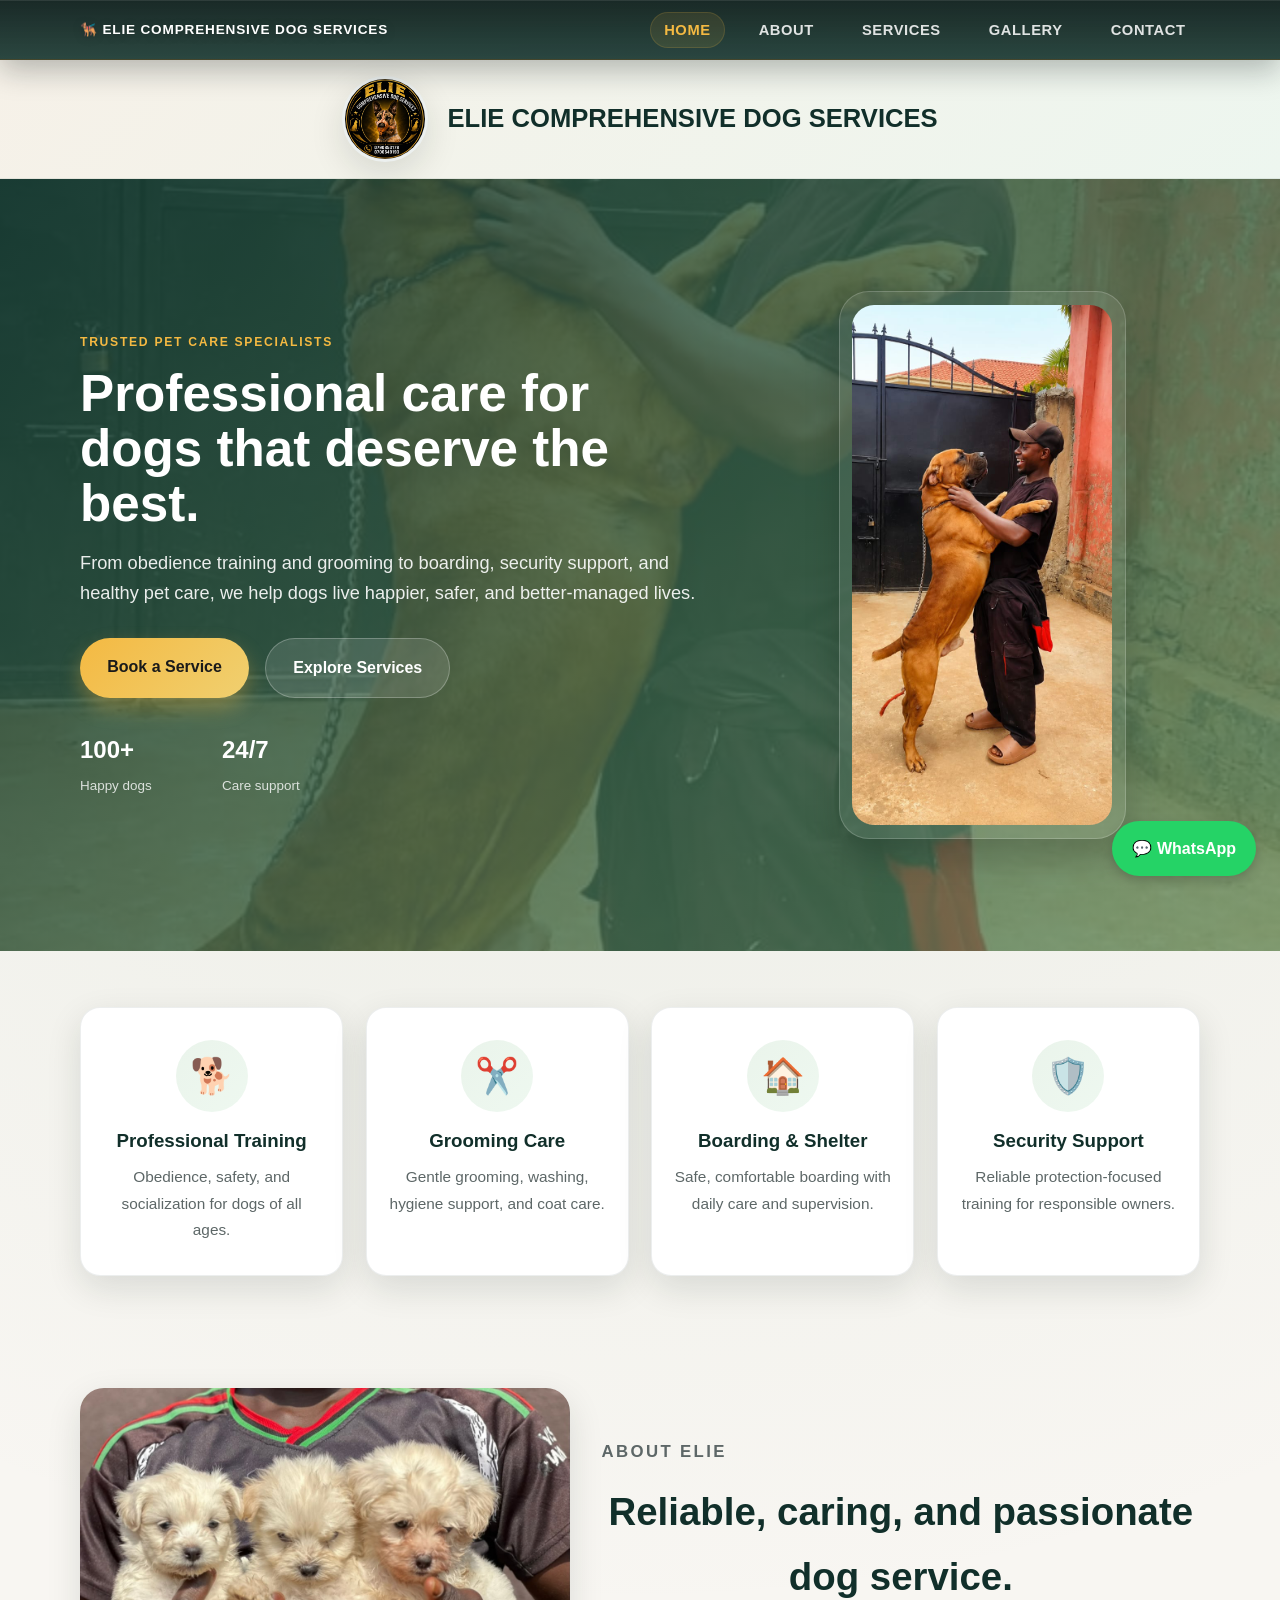
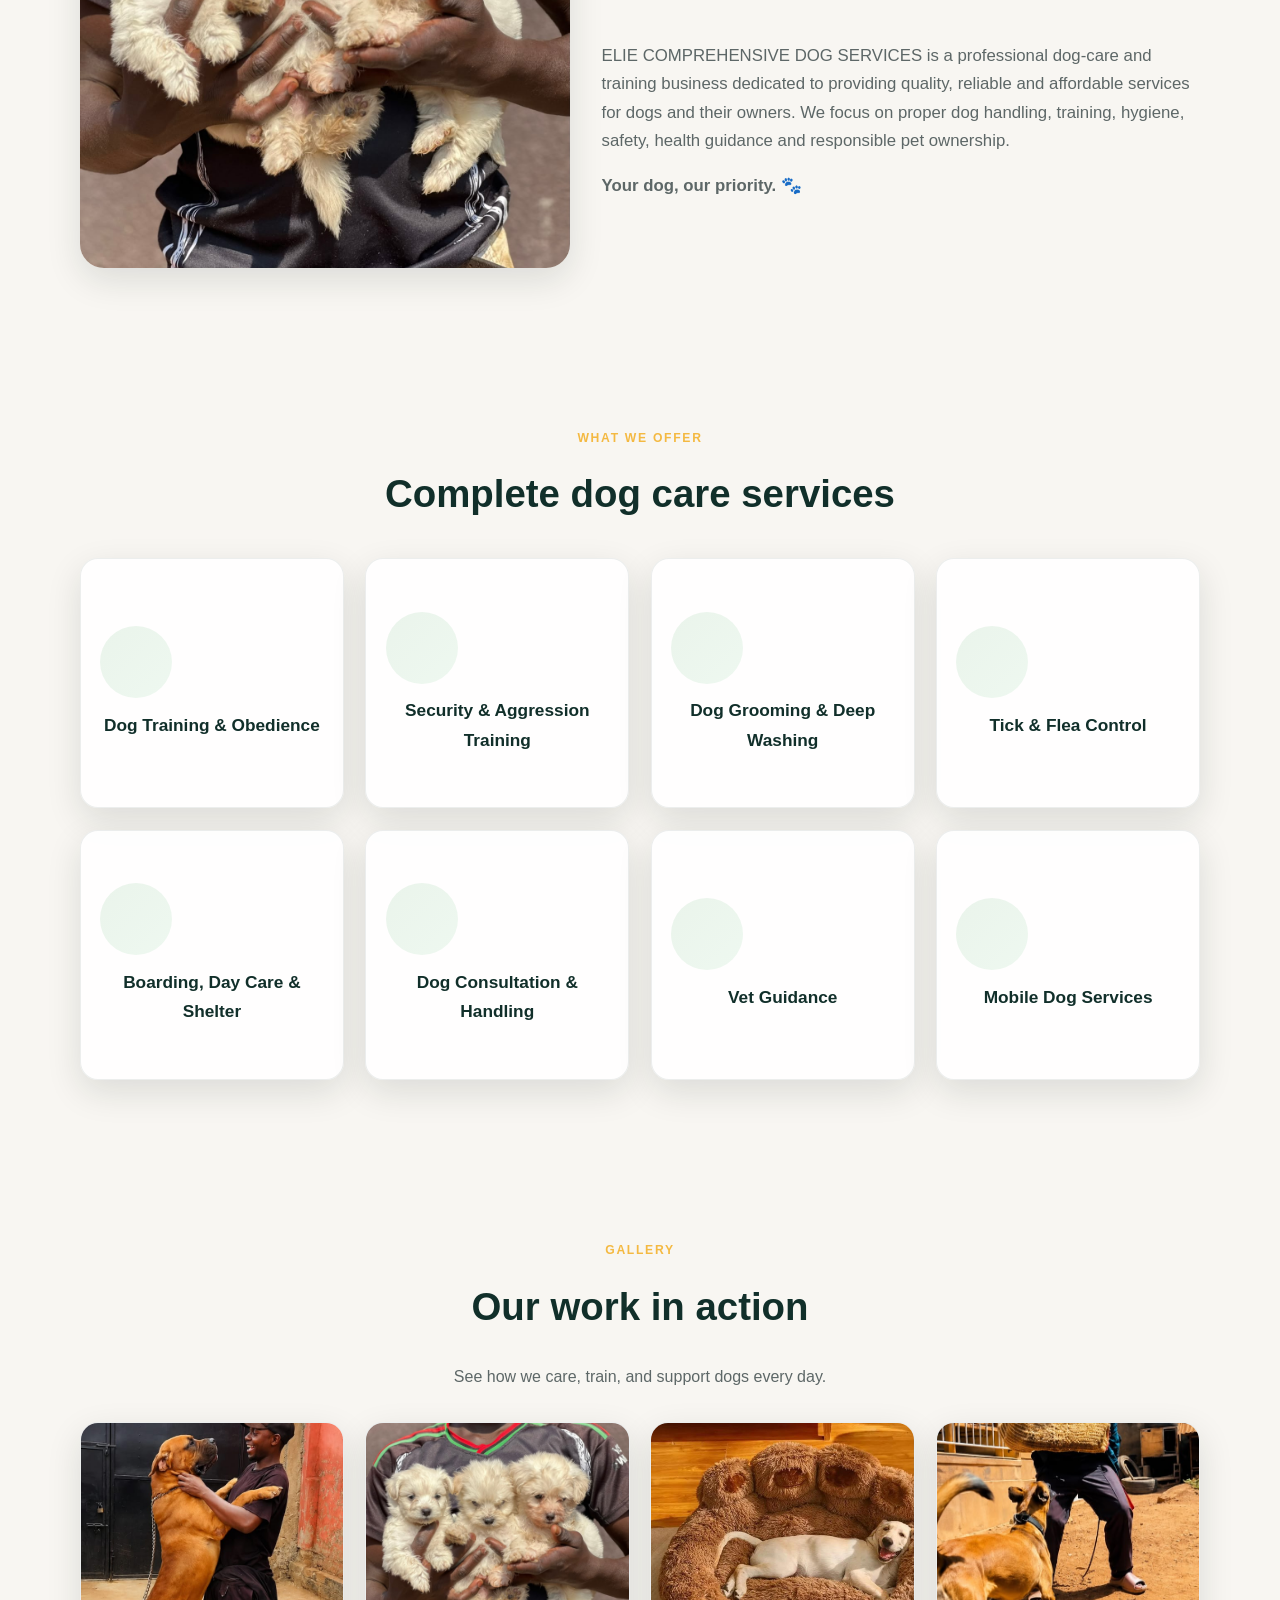
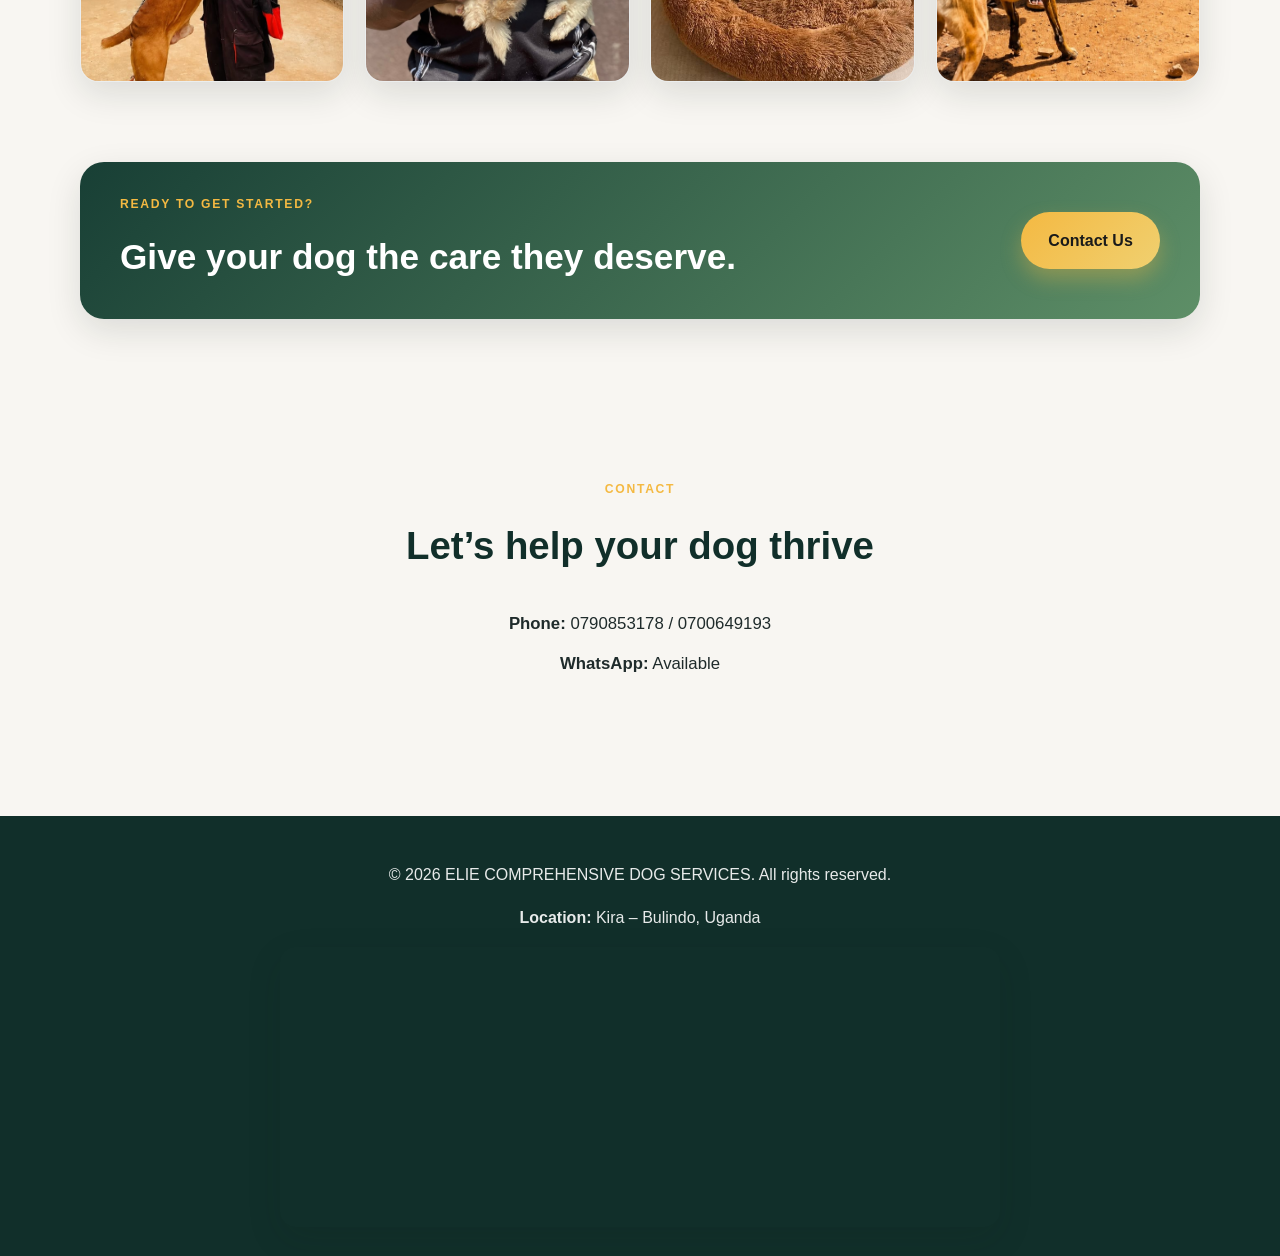
==== commit d136e246: "Add files via upload" ====
--- a/index.html
+++ b/index.html
@@ -179,7 +179,6 @@
             <div class="contact-info">
                 <p> <strong>Phone:</strong> 0790853178 / 0700649193</p>
                 <p><strong>WhatsApp:</strong> Available</p>
-                <p><strong>Location:</strong> Kira – Bulindo, Uganda</p>
             </div>
         </div>
     </section>
@@ -187,6 +186,16 @@
     <footer>
         <div class="container">
             <p>&copy; 2026 ELIE COMPREHENSIVE DOG SERVICES. All rights reserved.</p>
+            <p class="footer-location"><strong>Location:</strong> <a href="https://www.google.com/maps/search/?api=1&amp;query=0.4175833%2C32.6434444" target="_blank" rel="noopener noreferrer">Kira – Bulindo, Uganda</a></p>
+            <div class="location-map">
+                <iframe
+                    src="https://maps.google.com/maps?q=0.4175833%2C32.6434444&amp;z=16&amp;output=embed"
+                    title="Map showing ELIE Comprehensive Dog Services location in Kira–Bulindo, Uganda"
+                    loading="lazy"
+                    referrerpolicy="no-referrer-when-downgrade"
+                    allowfullscreen
+                ></iframe>
+            </div>
         </div>
     </footer>
 
--- a/styles.css
+++ b/styles.css
@@ -480,6 +480,21 @@
     margin: 0.7rem 0;
 }
 
+.location-map {
+    max-width: 900px;
+    margin: 0 auto;
+    overflow: hidden;
+    border-radius: 16px;
+    box-shadow: var(--shadow);
+}
+
+.location-map iframe {
+    display: block;
+    width: 100%;
+    height: 360px;
+    border: 0;
+}
+
 .pricing-card {
     max-width: 430px;
     margin: 1.5rem auto 0;
@@ -556,6 +571,22 @@
     text-align: center;
     padding: 1.8rem 0;
     margin-top: 2rem;
+}
+
+footer .footer-location {
+    margin: 1rem 0;
+}
+
+footer .footer-location a {
+    color: inherit;
+}
+
+footer .location-map {
+    max-width: 720px;
+}
+
+footer .location-map iframe {
+    height: 280px;
 }
 
 .page-banner {
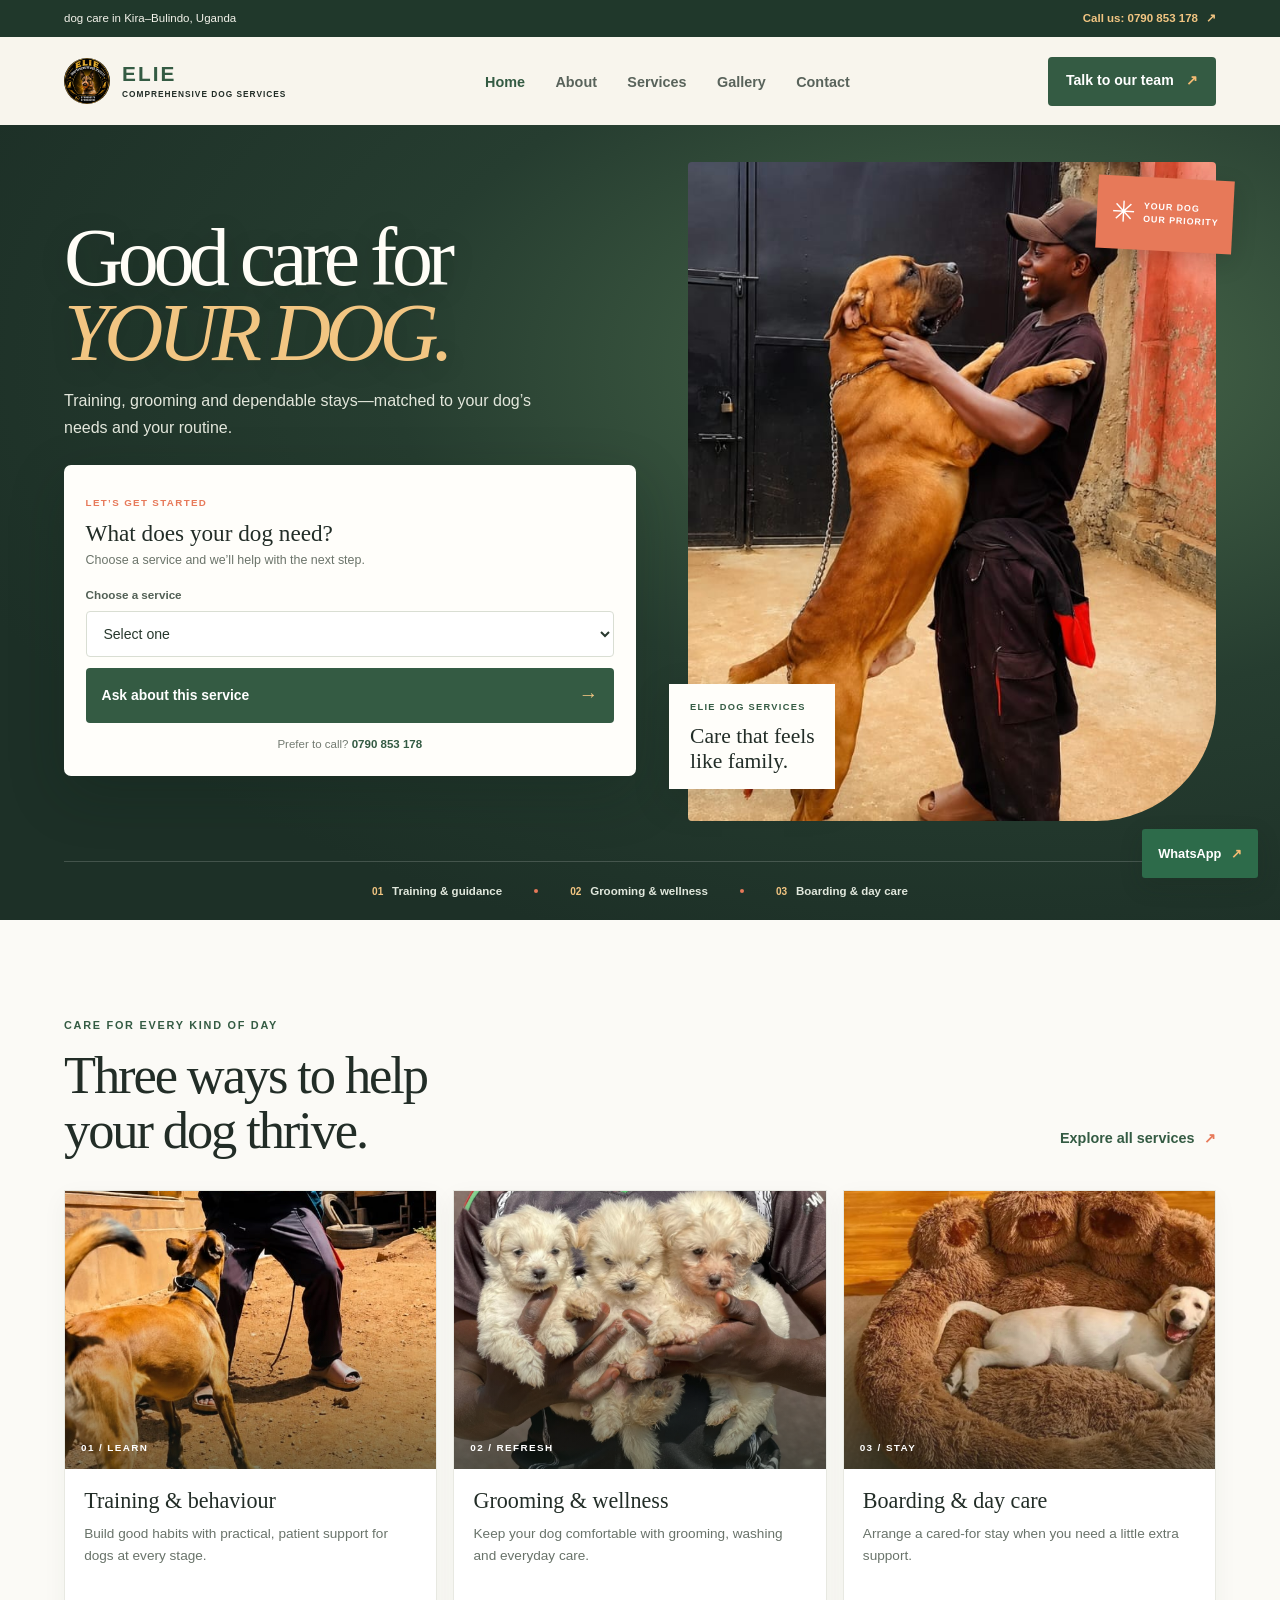
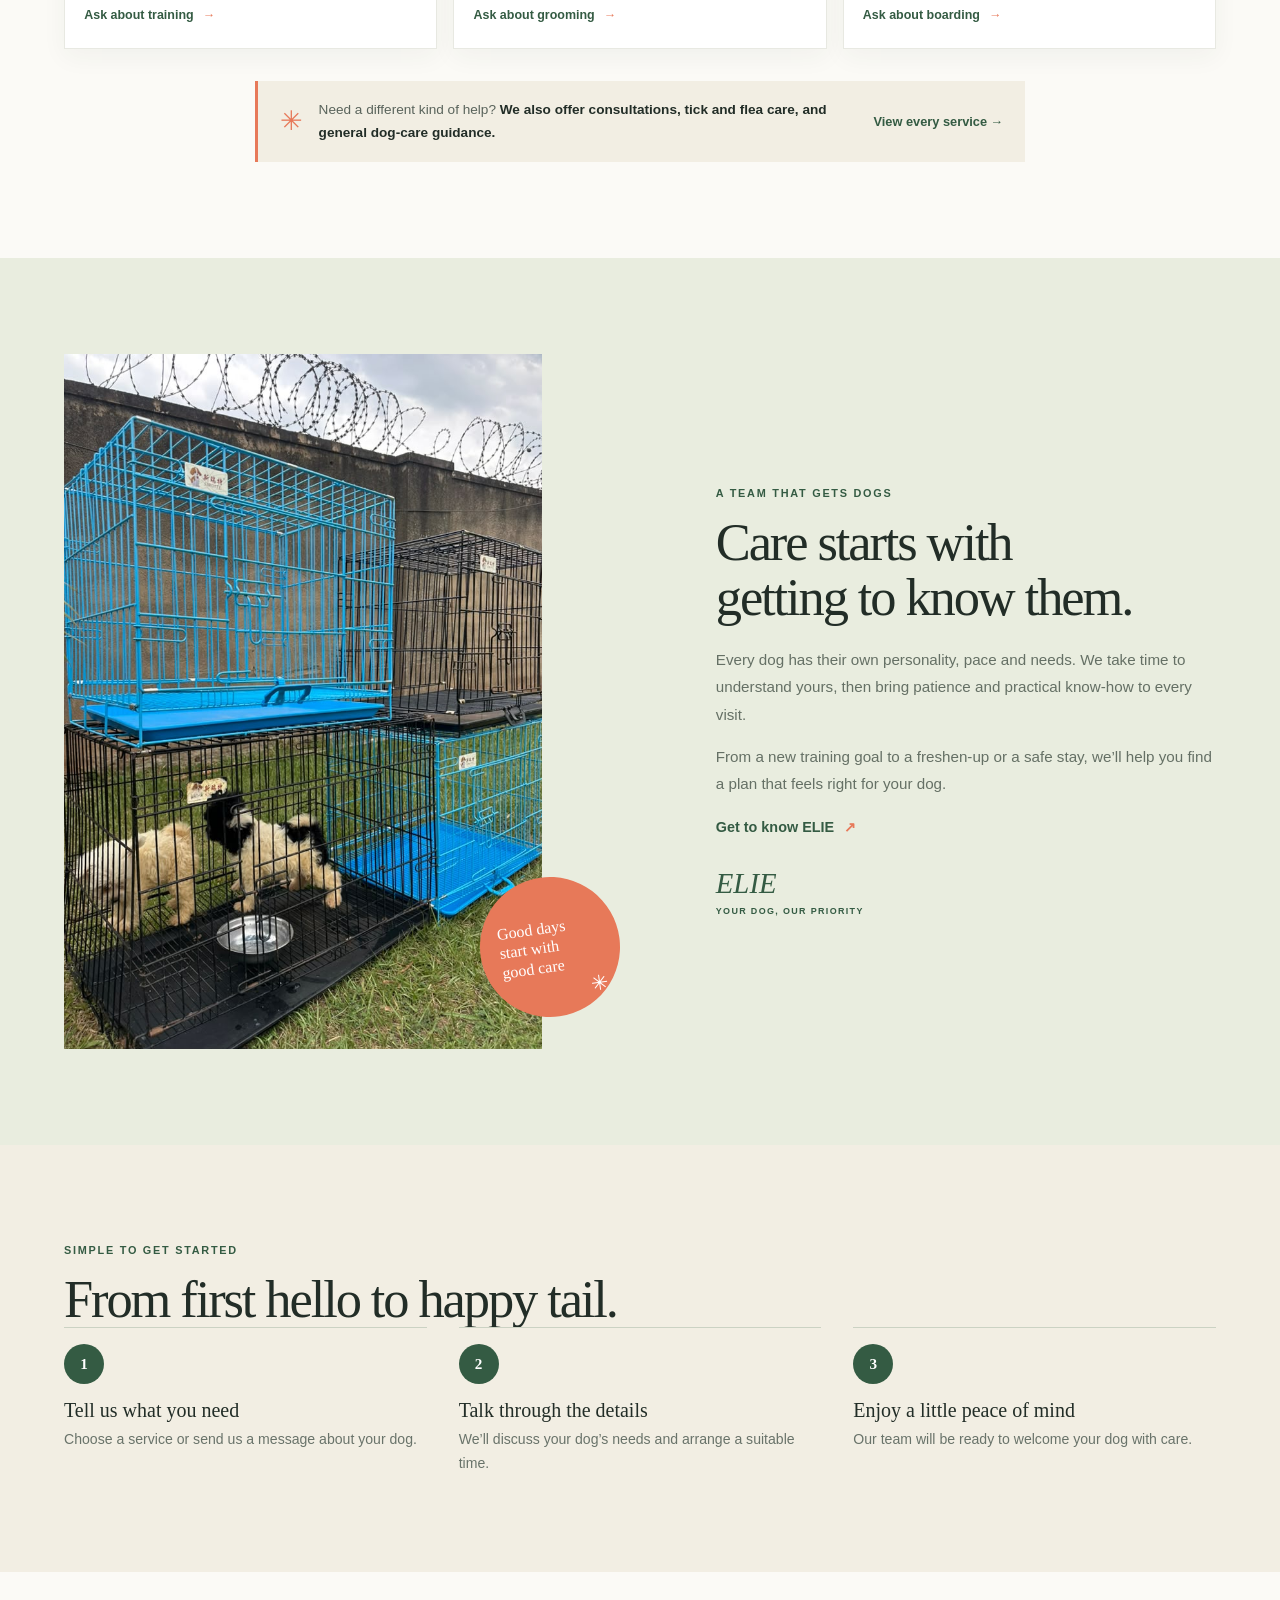
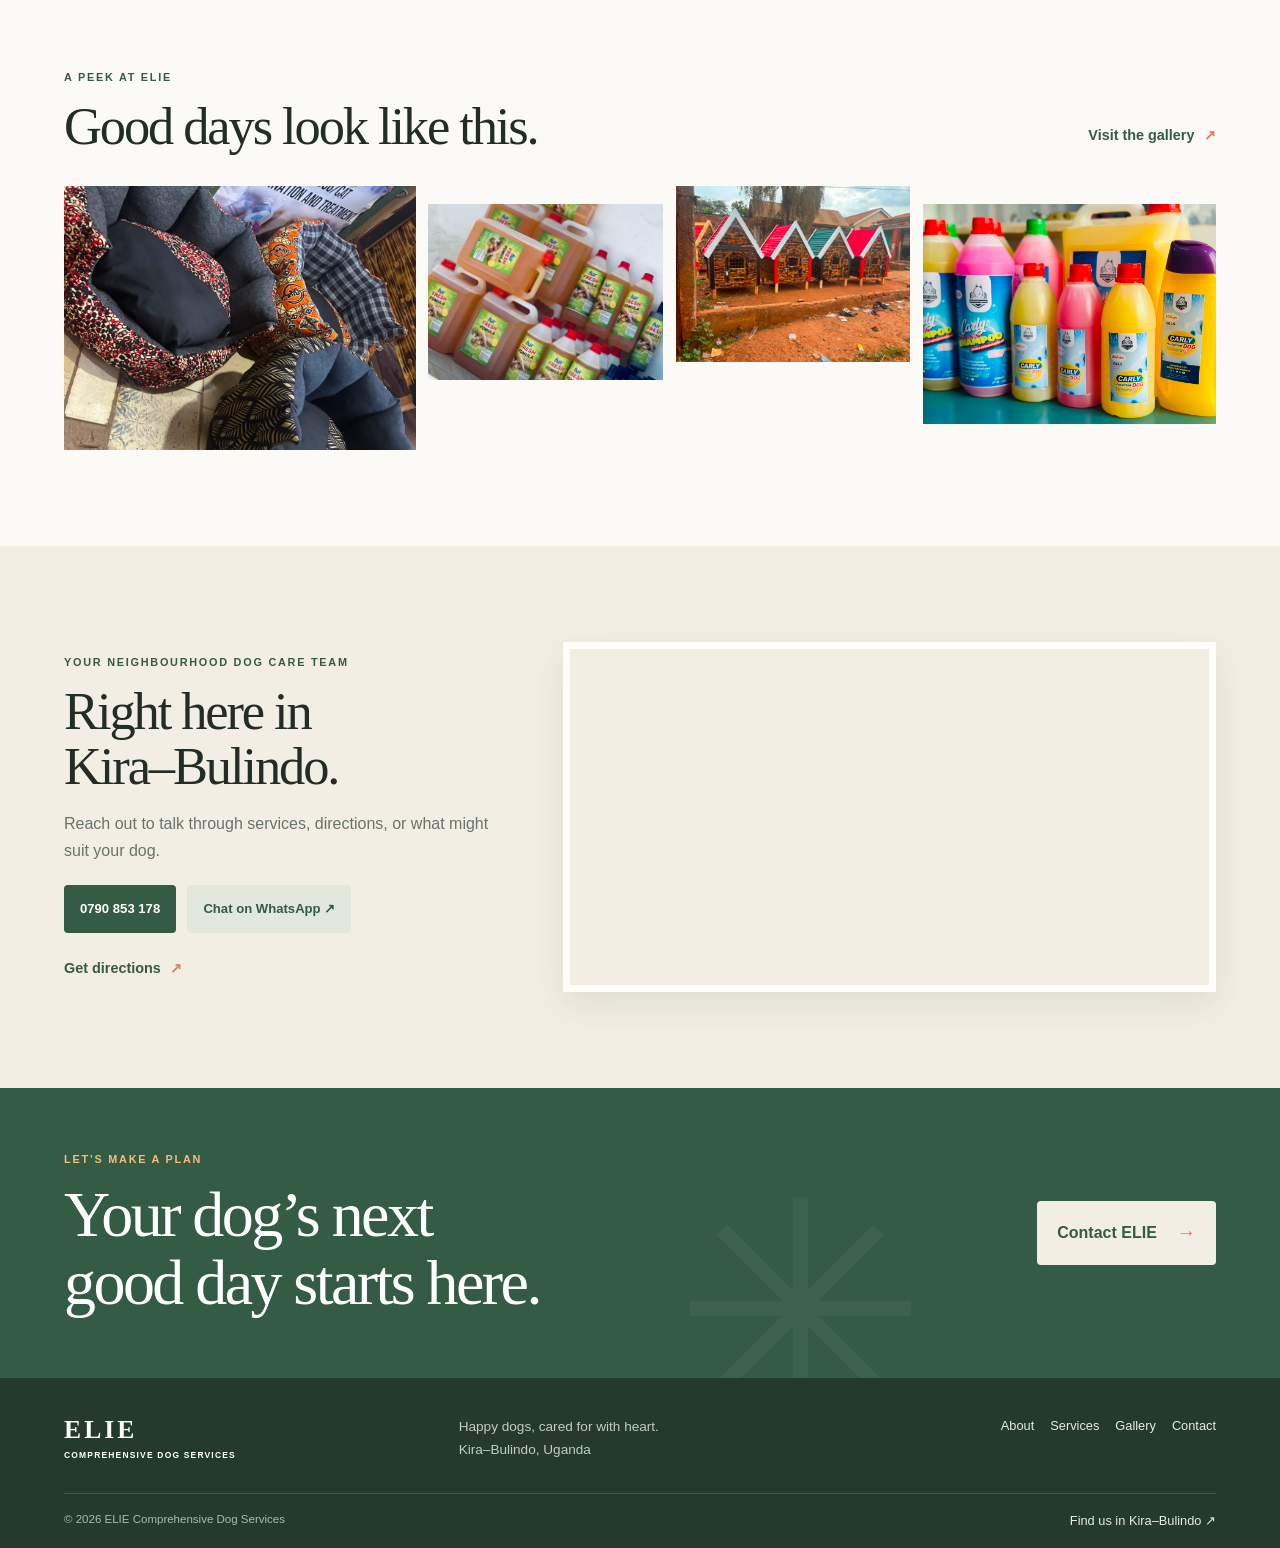
==== commit f59a916d: "Add files via upload" ====
--- a/index.html
+++ b/index.html
@@ -1,210 +1,96 @@
-<!DOCTYPE html>
-<html lang="en">
-<head>
-    <meta charset="UTF-8">
-    <meta name="viewport" content="width=device-width, initial-scale=1.0">
-    <title>ELIE Comprehensive Dog Services</title>
-    <link rel="stylesheet" href="styles.css">
-</head>
-<body>
-    <nav class="navbar">
-        <div class="container">
-            <div class="logo">🐕‍🦺 ELIE COMPREHENSIVE DOG SERVICES</div>
-            <ul class="nav-links">
-                <li><a href="index.html" class="active">Home</a></li>
-                <li><a href="about.html">About</a></li>
-                <li><a href="services.html">Services</a></li>
-                <li><a href="gallery.html">Gallery</a></li>
-                <li><a href="contact.html">Contact</a></li>
-            </ul>
-            <div class="nav-select-wrap">
-                <select class="mobile-nav-select" aria-label="Main navigation" onchange="if (this.value) window.location.href = this.value;">
-                    <option value="">Menu</option>
-                    <option value="index.html" selected>Home</option>
-                    <option value="about.html">About</option>
-                    <option value="services.html">Services</option>
-                    <option value="gallery.html">Gallery</option>
-                    <option value="contact.html">Contact</option>
-                </select>
-            </div>
-        </div>
-    </nav>
-
-    <section class="brand-strip">
-        <div class="container brand-wrap">
-            <div class="brand-logo-wrap">
-                <img src="images/dog12.jpeg" alt="ELIE logo" class="brand-logo">
-            </div>
-            <div class="brand-text">
-                <h2>ELIE COMPREHENSIVE DOG SERVICES</h2>
-            </div>
-        </div>
-    </section>
-
-    <section class="hero">
-        <div class="container hero-inner">
-            <div class="hero-copy">
-                <p class="eyebrow">Trusted Pet Care Specialists</p>
-                <h1>Professional care for dogs that deserve the best.</h1>
-                <p class="hero-text">From obedience training and grooming to boarding, security support, and healthy pet care, we help dogs live happier, safer, and better-managed lives.</p>
-                <div class="hero-actions">
-                    <a href="contact.html" class="cta-button">Book a Service</a>
-                    <a href="services.html" class="secondary-button">Explore Services</a>
-                </div>
-
-                <div class="hero-stats">
-                    <div>
-                        <strong>100+</strong>
-                        <span>Happy dogs</span>
-                    </div>
-                    <div>
-                        <strong>24/7</strong>
-                        <span>Care support</span>
-                    </div>
-                </div>
-            </div>
-
-            <div class="hero-visual">
-                <div class="hero-image-card">
-                    <img src="images/dog10.jpeg" alt="Dog care service">
-                </div>
-            </div>
-        </div>
-    </section>
-
-    <section class="section feature-band">
-        <div class="container">
-            <div class="feature-grid">
-                <div class="feature-card">
-                    <span class="icon">🐕</span>
-                    <h3>Professional Training</h3>
-                    <p>Obedience, safety, and socialization for dogs of all ages.</p>
-                </div>
-
-                <div class="feature-card">
-                    <span class="icon">✂️</span>
-                    <h3>Grooming Care</h3>
-                    <p>Gentle grooming, washing, hygiene support, and coat care.</p>
-                </div>
-
-                <div class="feature-card">
-                    <span class="icon">🏠</span>
-                    <h3>Boarding & Shelter</h3>
-                    <p>Safe, comfortable boarding with daily care and supervision.</p>
-                </div>
-
-                <div class="feature-card">
-                    <span class="icon">🛡️</span>
-                    <h3>Security Support</h3>
-                    <p>Reliable protection-focused training for responsible owners.</p>
-                </div>
-            </div>
-        </div>
-    </section>
-
-    <section id="about" class="section about">
-        <div class="container about-wrap">
-            <div class="about-image">
-                <img src="images/dog2.jpeg" alt="Dog in care">
-            </div>
-            <div class="about-copy">
-                <p class="section-tag">About ELIE</p>
-                <h2>Reliable, caring, and passionate dog service.</h2>
-                <p>ELIE COMPREHENSIVE DOG SERVICES is a professional dog-care and training business dedicated to providing quality, reliable and affordable services for dogs and their owners. We focus on proper dog handling, training, hygiene, safety, health guidance and responsible pet ownership.</p>
-                <p><strong>Your dog, our priority. 🐾</strong></p>
-            </div>
-        </div>
-    </section>
-
-    <section id="services" class="section services">
-        <div class="container">
-            <p class="section-tag center">What We Offer</p>
-            <h2>Complete dog care services</h2>
-            <div class="services-grid">
-                <div class="service-card"><span class="icon"></span><h3>Dog Training & Obedience</h3></div>
-                <div class="service-card"><span class="icon"></span><h3>Security & Aggression Training</h3></div>
-                <div class="service-card"><span class="icon"></span><h3>Dog Grooming & Deep Washing</h3></div>
-                <div class="service-card"><span class="icon"></span><h3>Tick & Flea Control</h3></div>
-                <div class="service-card"><span class="icon"></span><h3>Boarding, Day Care & Shelter</h3></div>
-                <div class="service-card"><span class="icon"></span><h3>Dog Consultation & Handling</h3></div>
-                <div class="service-card"><span class="icon"></span><h3>Vet Guidance</h3></div>
-                <div class="service-card"><span class="icon"></span><h3>Mobile Dog Services</h3></div>
-            </div>
-        </div>
-    </section>
-
-    <section id="gallery" class="section gallery">
-        <div class="container">
-            <p class="section-tag center">Gallery</p>
-            <h2>Our work in action</h2>
-            <p class="gallery-subtitle">See how we care, train, and support dogs every day.</p>
-
-            <div class="gallery-grid">
-                <div class="gallery-item">
-                    <img src="images/dog10.jpeg" alt="Dog training session">
-                    <div class="gallery-overlay"><p>Dog Training</p></div>
-                </div>
-                <div class="gallery-item">
-                    <img src="images/dog2.jpeg" alt="Dog grooming">
-                    <div class="gallery-overlay"><p>Grooming</p></div>
-                </div>
-                <div class="gallery-item">
-                    <img src="images/dog4.jpeg" alt="Dog boarding">
-                    <div class="gallery-overlay"><p>Boarding</p></div>
-                </div>
-                <div class="gallery-item">
-                    <img src="images/dog11.jpeg" alt="Security training">
-                    <div class="gallery-overlay"><p>Security Training</p></div>
-                </div>
-            </div>
-        </div>
-    </section>
-
-    <section class="section cta-banner">
-        <div class="container">
-            <div class="cta-box">
-                <div>
-                    <p class="section-tag">Ready to get started?</p>
-                    <h2>Give your dog the care they deserve.</h2>
-                </div>
-                <a href="contact.html" class="cta-button">Contact Us</a>
-            </div>
-        </div>
-    </section>
-
-    <section id="contact" class="section contact">
-        <div class="container">
-            <p class="section-tag center">Contact</p>
-            <h2>Let’s help your dog thrive</h2>
-            <div class="contact-info">
-                <p> <strong>Phone:</strong> 0790853178 / 0700649193</p>
-                <p><strong>WhatsApp:</strong> Available</p>
-            </div>
-        </div>
-    </section>
-
-    <footer>
-        <div class="container">
-            <p>&copy; 2026 ELIE COMPREHENSIVE DOG SERVICES. All rights reserved.</p>
-            <p class="footer-location"><strong>Location:</strong> <a href="https://www.google.com/maps/search/?api=1&amp;query=0.4175833%2C32.6434444" target="_blank" rel="noopener noreferrer">Kira – Bulindo, Uganda</a></p>
-            <div class="location-map">
-                <iframe
-                    src="https://maps.google.com/maps?q=0.4175833%2C32.6434444&amp;z=16&amp;output=embed"
-                    title="Map showing ELIE Comprehensive Dog Services location in Kira–Bulindo, Uganda"
-                    loading="lazy"
-                    referrerpolicy="no-referrer-when-downgrade"
-                    allowfullscreen
-                ></iframe>
-            </div>
-        </div>
-    </footer>
-
-    <a
-        href="https://wa.me/256790853178"
-        target="_blank"
-        rel="noopener noreferrer"
-        aria-label="Chat with us on WhatsApp"
-        style="position:fixed;right:24px;bottom:24px;z-index:1000;background:#25D366;color:#fff;padding:14px 20px;border-radius:999px;text-decoration:none;font-weight:bold;box-shadow:0 4px 12px rgba(0,0,0,.2);"
-    >💬 WhatsApp</a>
-</body>
-</html>+<!DOCTYPE html>
+<html lang="en">
+<head>
+    <meta charset="UTF-8">
+    <meta name="viewport" content="width=device-width, initial-scale=1.0">
+    <meta name="description" content="Dog training, grooming, boarding and everyday care in Kira–Bulindo, Uganda. Meet ELIE Comprehensive Dog Services.">
+    <title>ELIE Dog Services | Happy, confident dogs</title>
+    <link rel="stylesheet" href="styles.css">
+    <script src="navigation.js" defer></script>
+</head>
+<body class="home-page">
+    <div class="local-ribbon"><div class="container"><span>dog care in Kira–Bulindo, Uganda</span><a href="tel:+256790853178">Call us: 0790 853 178 <span aria-hidden="true">↗</span></a></div></div>
+    <nav class="navbar" aria-label="Main navigation">
+        <div class="container">
+            <a class="logo" href="index.html" aria-label="ELIE Dog Services home"><img src="images/dog12.jpeg" alt=""><span><strong>ELIE</strong><small>COMPREHENSIVE DOG SERVICES</small></span></a>
+            <ul class="nav-links" id="site-navigation"><li><a href="index.html" class="active">Home</a></li><li><a href="about.html">About</a></li><li><a href="services.html">Services</a></li><li><a href="gallery.html">Gallery</a></li><li><a href="contact.html">Contact</a></li></ul>
+            <a class="nav-search" href="services.html" aria-label="Find a dog service"><svg viewBox="0 0 24 24" aria-hidden="true"><circle cx="10.8" cy="10.8" r="6.6"></circle><path d="m16 16 5 5"></path></svg></a>
+            <button class="nav-toggle" type="button" aria-label="Open navigation" aria-expanded="false" aria-controls="site-navigation"><span></span><span></span><span></span></button>
+            <a class="nav-book" href="contact.html">Talk to our team <span aria-hidden="true">↗</span></a>
+        </div>
+    </nav>
+
+    <main>
+        <section class="conversion-hero">
+            <div class="container conversion-hero-grid">
+                <div class="conversion-copy">
+                
+                    <h1>Good care for<br><em>YOUR DOG.</em></h1>
+                    <p class="conversion-lede">Training, grooming and dependable stays—matched to your dog’s needs and your routine.</p>
+                    <form class="quick-book" id="quick-book">
+                        <div class="quick-book-heading"><span class="quick-step">LET’S GET STARTED</span><h2>What does your dog need?</h2><p>Choose a service and we’ll help with the next step.</p></div>
+                        <label for="quick-service">Choose a service</label>
+                        <select id="quick-service" name="service" required><option value="">Select one</option><option>Dog Training &amp; Obedience</option><option>Dog Grooming &amp; Deep Washing</option><option>Boarding &amp; Day Care</option><option>Dog Consultation &amp; Handling</option><option>Tick &amp; Flea Control</option><option>Other dog care</option></select>
+                        <button type="submit">Ask about this service <span aria-hidden="true">→</span></button>
+                        <p class="quick-direct">Prefer to call? <a href="tel:+256790853178">0790 853 178</a></p>
+                    </form>
+                </div>
+                <div class="conversion-visual"><img src="images/dog10.jpeg" alt="A happy dog enjoying attentive care"><div class="visual-caption"><span>ELIE DOG SERVICES</span><strong>Care that feels<br>like family.</strong></div><div class="visual-badge"><span>✳</span><small>YOUR DOG<br>OUR PRIORITY</small></div></div>
+            </div>
+            <div class="container reassurance-strip"><span><b>01</b> Training &amp; guidance</span><i></i><span><b>02</b> Grooming &amp; wellness</span><i></i><span><b>03</b> Boarding &amp; day care</span></div>
+        </section>
+
+        <section class="conversion-services section">
+            <div class="container">
+                <div class="section-heading-row"><div><p class="section-tag">CARE FOR EVERY KIND OF DAY</p><h2>Three ways to help<br>your dog thrive.</h2></div><a class="text-link" href="services.html">Explore all services <span aria-hidden="true">↗</span></a></div>
+                <div class="conversion-service-grid">
+                    <article class="conversion-service-card"><a href="services.html" class="conversion-service-image"><img src="images/dog11.jpeg" alt="Dog taking part in a training session"><span>01 / LEARN</span></a><div><h3>Training &amp; behaviour</h3><p>Build good habits with practical, patient support for dogs at every stage.</p><a href="contact.html">Ask about training <span aria-hidden="true">→</span></a></div></article>
+                    <article class="conversion-service-card"><a href="services.html" class="conversion-service-image"><img src="images/dog2.jpeg" alt="Dog ready for a gentle grooming"><span>02 / REFRESH</span></a><div><h3>Grooming &amp; wellness</h3><p>Keep your dog comfortable with grooming, washing and everyday care.</p><a href="contact.html">Ask about grooming <span aria-hidden="true">→</span></a></div></article>
+                    <article class="conversion-service-card"><a href="services.html" class="conversion-service-image"><img src="images/dog4.jpeg" alt="Dog relaxing during care"><span>03 / STAY</span></a><div><h3>Boarding &amp; day care</h3><p>Arrange a cared-for stay when you need a little extra support.</p><a href="contact.html">Ask about boarding <span aria-hidden="true">→</span></a></div></article>
+                </div>
+                <div class="service-note"><span class="note-star">✳</span><p>Need a different kind of help? <strong>We also offer consultations, tick and flea care, and general dog-care guidance.</strong></p><a href="services.html">View every service <span aria-hidden="true">→</span></a></div>
+            </div>
+        </section>
+
+        <section class="why-elie section"><div class="container why-grid"><div class="why-photo"><img src="images/dog5.jpeg" alt="A dog spending time with its caregiver"><span class="why-note">Good days<br>start with<br>good care <b>✳</b></span></div><div class="why-copy"><p class="section-tag">A TEAM THAT GETS DOGS</p><h2>Care starts with<br>getting to know them.</h2><p>Every dog has their own personality, pace and needs. We take time to understand yours, then bring patience and practical know-how to every visit.</p><p>From a new training goal to a freshen-up or a safe stay, we’ll help you find a plan that feels right for your dog.</p><a href="about.html" class="text-link">Get to know ELIE <span aria-hidden="true">↗</span></a><div class="why-signoff"><strong>ELIE</strong><span>YOUR DOG, OUR PRIORITY</span></div></div></div></section>
+
+        <section class="care-steps section"><div class="container"><div class="trust-heading"><p class="section-tag">SIMPLE TO GET STARTED</p><h2>From first hello to happy tail.</h2></div><div class="care-step-grid"><article><span>1</span><h3>Tell us what you need</h3><p>Choose a service or send us a message about your dog.</p></article><article><span>2</span><h3>Talk through the details</h3><p>We’ll discuss your dog’s needs and arrange a suitable time.</p></article><article><span>3</span><h3>Enjoy a little peace of mind</h3><p>Our team will be ready to welcome your dog with care.</p></article></div></div></section>
+
+        <section class="conversion-gallery section"><div class="container"><div class="section-heading-row"><div><p class="section-tag">A PEEK AT ELIE</p><h2>Good days look like this.</h2></div><a class="text-link" href="gallery.html">Visit the gallery <span aria-hidden="true">↗</span></a></div><div class="home-gallery-grid"><img src="images/dog3.jpeg" alt="Dog enjoying a day with ELIE"><img src="images/dog7.jpeg" alt="A dog during a care visit"><img src="images/dog9.jpeg" alt="A happy dog outdoors"><img src="images/dog6.jpeg" alt="Dog receiving attentive care"></div></div></section>
+
+        <section class="local-section section"><div class="container local-grid"><div><p class="section-tag">YOUR NEIGHBOURHOOD DOG CARE TEAM</p><h2>Right here in<br>Kira–Bulindo.</h2><p>Reach out to talk through services, directions, or what might suit your dog.</p><div class="local-actions"><a href="tel:+256790853178" class="local-phone">0790 853 178</a><a href="https://wa.me/256790853178" target="_blank" rel="noopener noreferrer" class="local-whatsapp">Chat on WhatsApp ↗</a></div><a href="https://www.google.com/maps/search/?api=1&amp;query=0.4175833%2C32.6434444" target="_blank" rel="noopener noreferrer" class="text-link">Get directions <span aria-hidden="true">↗</span></a></div><div class="local-map"><iframe src="https://maps.google.com/maps?q=0.4175833%2C32.6434444&amp;z=15&amp;output=embed" title="Map showing ELIE Comprehensive Dog Services near Kira–Bulindo, Uganda" loading="lazy" referrerpolicy="no-referrer-when-downgrade" allowfullscreen></iframe></div></div></section>
+
+        <section class="conversion-cta"><div class="container conversion-cta-inner"><div><p class="section-tag">LET’S MAKE A PLAN</p><h2>Your dog’s next<br>good day starts here.</h2></div><a href="contact.html" class="cta-button">Contact ELIE <span aria-hidden="true">→</span></a><span class="cta-flower" aria-hidden="true">✳</span></div></section>
+    </main>
+
+    <footer class="home-footer"><div class="container footer-top"><a class="footer-brand" href="index.html">ELIE<small>COMPREHENSIVE DOG SERVICES</small></a><p>Happy dogs, cared for with heart.<br>Kira–Bulindo, Uganda</p><div class="footer-nav"><a href="about.html">About</a><a href="services.html">Services</a><a href="gallery.html">Gallery</a><a href="contact.html">Contact</a></div></div><div class="container footer-bottom"><span>© 2026 ELIE Comprehensive Dog Services</span><a href="https://www.google.com/maps/search/?api=1&amp;query=0.4175833%2C32.6434444" target="_blank" rel="noopener noreferrer">Find us in Kira–Bulindo ↗</a></div></footer>
+    <a href="https://wa.me/256790853178" target="_blank" rel="noopener noreferrer" class="whatsapp-float" aria-label="Chat with us on WhatsApp">WhatsApp <span aria-hidden="true">↗</span></a>
+    <script>
+        (() => {
+            const quickBook = document.getElementById('quick-book');
+            if (quickBook) {
+                quickBook.addEventListener('submit', (event) => {
+                    event.preventDefault();
+                    const service = document.getElementById('quick-service').value;
+                    const message = `Hello ELIE, I would like to ask about ${service}. Please let me know the next steps.`;
+                    window.open(`https://wa.me/256790853178?text=${encodeURIComponent(message)}`, '_blank', 'noopener,noreferrer');
+                });
+            }
+
+            const motionSafe = window.matchMedia('(prefers-reduced-motion: reduce)').matches;
+            if (motionSafe || !('IntersectionObserver' in window)) return;
+            document.documentElement.classList.add('motion-ready');
+            const items = document.querySelectorAll('.conversion-services, .why-elie, .care-steps, .conversion-gallery, .local-section, .conversion-cta, .conversion-service-card');
+            const observer = new IntersectionObserver((entries, currentObserver) => {
+                entries.forEach((entry) => {
+                    if (entry.isIntersecting) {
+                        entry.target.classList.add('is-visible');
+                        currentObserver.unobserve(entry.target);
+                    }
+                });
+            }, { threshold: 0.14, rootMargin: '0px 0px -35px 0px' });
+            items.forEach((item) => observer.observe(item));
+        })();
+    </script>
+</body>
+</html>
--- a/styles.css
+++ b/styles.css
@@ -1046,4 +1046,439 @@
     .service-hero {
         grid-template-columns: 1fr;
     }
-}+}
+
+/* ELIE homepage refresh */
+.home-page {
+    --home-ink: #222d27;
+    --home-green: #345b43;
+    --home-leaf: #789168;
+    --home-coral: #e77959;
+    --home-paper: #f8f5ed;
+    background: var(--home-paper);
+    color: var(--home-ink);
+    font-family: "Trebuchet MS", Arial, sans-serif;
+}
+.home-page .container { width: min(1160px, 90%); }
+.home-page .navbar { position: relative; background: var(--home-paper); border: 0; box-shadow: none; backdrop-filter: none; }
+.home-page .navbar .container { min-height: 88px; padding: .8rem 0; }
+.home-page .logo { display: flex; align-items: center; gap: .75rem; color: var(--home-ink); text-shadow: none; letter-spacing: 0; font-size: .8rem; line-height: 1.2; }
+.home-page .logo img { width: 46px; height: 46px; object-fit: cover; border-radius: 50%; }
+.home-page .logo strong { display: block; color: var(--home-green); font-size: 1.3rem; letter-spacing: .1em; }
+.home-page .logo small { display: block; margin-top: .2rem; font-size: .52rem; letter-spacing: .12em; }
+.home-page .nav-links { gap: .4rem; }
+.home-page .nav-links a { color: #59635b; text-transform: none; letter-spacing: 0; font-size: .9rem; padding: .55rem .75rem; }
+.home-page .nav-links a:hover, .home-page .nav-links a.active { color: var(--home-green); background: transparent; box-shadow: none; }
+.home-page .nav-book { color: white; background: var(--home-green); padding: .78rem 1.1rem; border-radius: 4px; font-size: .88rem; font-weight: 700; }
+.home-page .nav-book span { margin-left: .55rem; color: #f5bb73; }
+.home-page .nav-select-wrap { display: none; }
+.home-hero { position: relative; padding: 3rem 0 1.25rem; overflow: hidden; background: #f2eee3; }
+.home-hero::before { content: ""; position: absolute; width: 480px; height: 480px; border-radius: 50%; right: -210px; top: -240px; background: #e5e9d8; }
+.home-hero-grid { position: relative; display: grid; grid-template-columns: 1fr 1.02fr; align-items: center; gap: 4rem; min-height: 550px; }
+.home-page .eyebrow, .home-page .section-tag { color: var(--home-green); font-size: .68rem; letter-spacing: .16em; font-weight: 800; }
+.home-page .eyebrow { display: flex; align-items: center; gap: .55rem; }
+.home-page .eyebrow span { width: 8px; height: 8px; border-radius: 50%; background: var(--home-coral); }
+.home-hero-copy { padding: 1rem 0 2rem; }
+.home-hero-copy h1 { margin: 1.1rem 0; font-family: Georgia, "Times New Roman", serif; font-weight: 500; font-size: clamp(4rem, 7.5vw, 7rem); line-height: .9; letter-spacing: -.065em; color: var(--home-ink); }
+.home-hero-copy h1 em { color: var(--home-green); font-weight: 400; }
+.home-page .hero-text { max-width: 430px; margin: 1.4rem 0 0; color: #606960; font-size: 1.05rem; line-height: 1.75; }
+.home-page .hero-actions { align-items: center; gap: 1.4rem; margin-top: 1.7rem; }
+.home-page .cta-button { display: inline-flex; align-items: center; justify-content: center; gap: 1.25rem; padding: 1rem 1.25rem; border-radius: 4px; background: var(--home-green); color: white; box-shadow: none; }
+.home-page .cta-button span { color: #f5bb73; font-size: 1.2rem; }
+.home-page .text-link { color: var(--home-green); font-size: .9rem; font-weight: 800; }
+.home-page .text-link span { color: var(--home-coral); margin-left: .35rem; }
+.hero-proof { display: flex; align-items: center; gap: .85rem; margin-top: 2.5rem; }
+.proof-avatars { display: flex; padding-left: 4px; }
+.proof-avatars img { width: 34px; height: 34px; margin-left: -4px; border: 2px solid var(--home-paper); border-radius: 50%; object-fit: cover; }
+.hero-proof p { margin: 0; font-size: .76rem; line-height: 1.45; color: var(--home-ink); }
+.hero-proof p span { color: #777e76; }
+.home-hero-art { height: 500px; position: relative; }
+.hero-photo-main { position: absolute; right: 8%; top: 0; width: 72%; height: 92%; overflow: hidden; border-radius: 46% 46% 4px 4px; background: #d9ddcd; }
+.hero-photo-main img { width: 100%; height: 100%; object-fit: cover; }
+.hero-photo-small { position: absolute; left: 0; bottom: 3%; width: 34%; height: 40%; overflow: hidden; border: 8px solid #f2eee3; border-radius: 48% 48% 4px 4px; }
+.hero-photo-small img { width: 100%; height: 100%; object-fit: cover; }
+.hero-note { position: absolute; right: 0; bottom: 12%; display: flex; align-items: center; gap: .65rem; padding: .85rem 1rem; background: #f9f7f0; box-shadow: 0 12px 32px #3545301a; font-size: .8rem; line-height: 1.35; transform: rotate(3deg); }
+.note-mark { color: var(--home-coral); font-size: 2rem; }
+.hero-orbit { position: absolute; right: -4%; top: 10%; width: 105px; color: var(--home-green); font-size: .55rem; font-weight: 800; letter-spacing: .12em; line-height: 1.8; writing-mode: vertical-rl; }
+.hero-bottom { display: flex; justify-content: center; align-items: center; gap: 1.5rem; padding: 1.3rem 0 0; color: #7b8378; font-size: .62rem; font-weight: 800; letter-spacing: .18em; }
+.hero-bottom i { width: 4px; height: 4px; border-radius: 50%; background: var(--home-coral); }
+.home-page .section { padding: 6rem 0; }
+.home-services { background: #fbfaf6; }
+.section-heading-row { display: flex; align-items: end; justify-content: space-between; gap: 2rem; margin-bottom: 2rem; }
+.home-page .section-heading-row .section-tag { margin-bottom: .8rem; }
+.home-page .section h2 { margin: 0; text-align: left; color: var(--home-ink); font: 500 clamp(2.3rem, 4.1vw, 3.8rem)/1.05 Georgia, "Times New Roman", serif; letter-spacing: -.04em; }
+.section-heading-row > .text-link { margin-bottom: .45rem; }
+.home-service-grid { display: grid; grid-template-columns: repeat(3, 1fr); gap: 1rem; }
+.home-service-card { position: relative; height: 355px; overflow: hidden; color: white; background: #d9dfd4; }
+.home-service-card::after { content: ""; position: absolute; inset: 0; background: linear-gradient(180deg, #17231b00 38%, #17231bc9 100%); }
+.home-service-card img { width: 100%; height: 100%; object-fit: cover; transition: transform .5s ease; }
+.home-service-card:hover img { transform: scale(1.04); }
+.service-number, .service-card-bottom { position: absolute; z-index: 1; left: 1.25rem; right: 1.25rem; }
+.service-number { top: 1.1rem; font-size: .63rem; letter-spacing: .16em; font-weight: 800; }
+.service-card-bottom { bottom: 1.2rem; display: flex; align-items: center; justify-content: space-between; font-family: Georgia, serif; font-size: 1.35rem; }
+.service-card-bottom span { display: grid; place-items: center; width: 34px; height: 34px; border: 1px solid #ffffffaa; border-radius: 50%; font: 1rem Arial, sans-serif; }
+.service-note { display: flex; align-items: center; gap: 1rem; max-width: 770px; margin: 2rem auto 0; padding: 1.1rem 1.35rem; background: #f2eee3; }
+.note-star { color: var(--home-coral); font-size: 1.7rem; }
+.service-note p { flex: 1; margin: 0; color: #59635b; font-size: .85rem; }
+.service-note p strong { color: var(--home-ink); }
+.service-note a { color: var(--home-green); font-size: .8rem; font-weight: 800; white-space: nowrap; }
+.home-story { background: #e9eddf; }
+.story-grid { display: grid; grid-template-columns: 1fr .85fr; gap: 7rem; align-items: center; }
+.story-image { height: 500px; position: relative; }
+.story-image > img { width: 84%; height: 100%; object-fit: cover; }
+.story-stamp { position: absolute; right: 0; bottom: 2rem; display: flex; flex-direction: column; justify-content: center; width: 138px; height: 138px; padding: 1.2rem; border-radius: 50%; background: var(--home-coral); color: white; font: 1rem/1.2 Georgia, serif; transform: rotate(-9deg); }
+.story-stamp b { position: absolute; right: 1rem; bottom: 1rem; font: 1.4rem Arial, sans-serif; }
+.story-copy h2 { margin: 0 0 1.4rem !important; }
+.story-copy > p:not(.section-tag) { color: #657065; font-size: .96rem; line-height: 1.8; }
+.story-copy > .text-link { display: inline-block; margin-top: .65rem; }
+.story-signoff { display: flex; flex-direction: column; margin-top: 2.2rem; color: var(--home-green); }
+.story-signoff span { font: italic 2rem Georgia, serif; }
+.story-signoff small { font-size: .56rem; letter-spacing: .17em; font-weight: 800; }
+.home-gallery { background: #fbfaf6; }
+.home-gallery-grid { display: grid; grid-template-columns: 1.2fr .8fr .8fr 1fr; gap: .8rem; height: 230px; margin-top: 2rem; }
+.home-gallery-grid img { width: 100%; height: 100%; object-fit: cover; }
+.home-gallery-grid img:nth-child(2), .home-gallery-grid img:nth-child(4) { transform: translateY(18px); }
+.home-cta { overflow: hidden; background: var(--home-green); color: white; }
+.home-cta-inner { position: relative; min-height: 300px; display: flex; align-items: center; justify-content: space-between; gap: 2rem; }
+.home-page .home-cta .section-tag { color: #f3bd81; }
+.home-page .home-cta h2 { color: white; font-size: clamp(2.5rem, 5vw, 4.5rem); }
+.home-page .home-cta .cta-button { background: #f2eee3; color: var(--home-green); }
+.home-page .home-cta .cta-button span { color: var(--home-coral); }
+.cta-flower { position: absolute; right: 25%; top: -2rem; color: #ffffff0b; font-size: 19rem; }
+.home-contact { background: #f2eee3; }
+.contact-row { display: flex; justify-content: space-between; align-items: center; gap: 2rem; }
+.home-contact h2 { font-size: clamp(2rem, 3.6vw, 3.2rem) !important; }
+.home-contact .contact-row > div:first-child > p:last-child { color: #69736a; }
+.contact-links { display: grid; gap: .65rem; text-align: right; }
+.contact-links a { color: var(--home-green); font-weight: 700; }
+.contact-links a:last-child { color: var(--home-coral); }
+.home-footer { margin: 0; padding: 2.3rem 0 1rem; background: #253a2d; color: #e7ebe3; text-align: left; }
+.footer-top { display: grid; grid-template-columns: 1fr 1fr 1fr; align-items: start; gap: 2rem; padding-bottom: 2rem; }
+.footer-brand { color: white; font: 700 1.6rem Georgia, serif; letter-spacing: .12em; }
+.footer-brand small { display: block; margin-top: .35rem; font: 700 .53rem Arial, sans-serif; letter-spacing: .14em; }
+.footer-top p { margin: 0; color: #c2ccc0; font-size: .85rem; line-height: 1.7; }
+.footer-nav { display: flex; justify-content: end; gap: 1rem; flex-wrap: wrap; }
+.footer-nav a, .footer-bottom a { color: #e7ebe3; font-size: .8rem; }
+.footer-bottom { display: flex; justify-content: space-between; padding-top: 1rem; border-top: 1px solid #ffffff25; color: #aeb9ad; font-size: .72rem; }
+.whatsapp-float { position: fixed; z-index: 20; right: 22px; bottom: 22px; display: flex; gap: .6rem; align-items: center; padding: .85rem 1rem; background: #2d6b4a; color: white; border-radius: 3px; box-shadow: 0 8px 22px #17231b30; font-size: .8rem; font-weight: 800; }
+.whatsapp-float span { color: #f5bb73; }
+@media (max-width: 900px) {
+    .home-page .nav-links { gap: 0; }
+    .home-page .nav-links a { padding: .5rem; font-size: .82rem; }
+    .home-hero-grid { gap: 2rem; }
+    .story-grid { gap: 3rem; }
+    .home-service-card { height: 300px; }
+}
+@media (max-width: 760px) {
+    .home-page .navbar .container { display: grid; grid-template-columns: 1fr auto; align-items: center; }
+    .home-page .nav-links { display: none; }
+    .home-page .nav-book { padding: .68rem .8rem; font-size: .8rem; }
+    .home-page .nav-select-wrap { display: block; grid-column: 1 / -1; width: 100%; margin-top: .2rem; }
+    .home-page .mobile-nav-select { border-color: #d8ddcf; border-radius: 4px; background-color: #fffdf8; color: var(--home-green); box-shadow: none; background-image: linear-gradient(45deg, transparent 50%, var(--home-green) 50%), linear-gradient(135deg, var(--home-green) 50%, transparent 50%); }
+    .home-hero { padding-top: 1.5rem; }
+    .home-hero-grid { grid-template-columns: 1fr; gap: .8rem; }
+    .home-hero-copy { padding: 1rem 0 0; }
+    .home-hero-copy h1 { font-size: clamp(4rem, 18vw, 6rem); }
+    .home-hero-art { height: 380px; margin: .5rem 0; }
+    .hero-photo-main { width: 75%; right: 7%; height: 96%; }
+    .hero-photo-small { height: 38%; width: 33%; }
+    .hero-orbit { right: -1%; }
+    .hero-bottom { gap: .65rem; font-size: .52rem; letter-spacing: .1em; }
+    .home-page .section { padding: 4rem 0; }
+    .section-heading-row { align-items: start; flex-direction: column; gap: 1rem; }
+    .home-service-grid { grid-template-columns: 1fr; }
+    .home-service-card { height: 330px; }
+    .service-note { flex-wrap: wrap; }
+    .service-note p { flex-basis: calc(100% - 3rem); }
+    .story-grid { grid-template-columns: 1fr; gap: 2.5rem; }
+    .story-image { height: 390px; }
+    .story-image > img { width: 88%; }
+    .home-gallery-grid { grid-template-columns: 1fr 1fr; height: auto; }
+    .home-gallery-grid img { height: 175px; }
+    .home-gallery-grid img:nth-child(2), .home-gallery-grid img:nth-child(4) { transform: none; }
+    .home-cta-inner { min-height: 300px; align-items: flex-start; justify-content: center; flex-direction: column; padding-top: 3rem; padding-bottom: 3rem; }
+    .cta-flower { right: -1rem; top: 2rem; font-size: 11rem; }
+    .contact-row { align-items: flex-start; flex-direction: column; }
+    .contact-links { text-align: left; }
+    .footer-top { grid-template-columns: 1fr 1fr; }
+    .footer-nav { grid-column: 1 / -1; justify-content: start; }
+    .footer-bottom { gap: 1rem; flex-direction: column; }
+}
+@media (prefers-reduced-motion: reduce) {
+    .home-page *, .home-page *::before, .home-page *::after { scroll-behavior: auto !important; transition-duration: .01ms !important; }
+}
+
+/* Polished motion and interaction states */
+.home-page a:focus-visible, .home-page select:focus-visible {
+    outline: 3px solid var(--home-coral);
+    outline-offset: 4px;
+}
+.home-page .nav-book, .home-page .cta-button, .home-page .text-link,
+.home-page .home-service-card, .home-page .whatsapp-float, .home-page .footer-nav a {
+    transition: color .2s ease, background-color .2s ease, box-shadow .25s ease, transform .25s ease;
+}
+.home-page .nav-book:hover, .home-page .cta-button:hover {
+    transform: translateY(-2px);
+    box-shadow: 0 9px 20px #1e372a2b;
+}
+.home-page .text-link:hover, .home-page .footer-nav a:hover { color: var(--home-coral); }
+.home-page .home-service-card { box-shadow: 0 3px 12px #26372b0a; }
+.home-page .home-service-card:hover { box-shadow: 0 16px 34px #26372b24; }
+.home-page .whatsapp-float:hover { transform: translateY(-3px); box-shadow: 0 12px 26px #17231b40; }
+.home-hero-copy > * { animation: home-rise-in .65s both; }
+.home-hero-copy > :nth-child(2) { animation-delay: .08s; }
+.home-hero-copy > :nth-child(3) { animation-delay: .16s; }
+.home-hero-copy > :nth-child(4) { animation-delay: .24s; }
+.home-hero-copy > :nth-child(5) { animation-delay: .32s; }
+.home-hero-art { animation: home-art-in .8s .12s both; }
+.hero-note { animation: note-arrive .65s .75s both, note-drift 5s 1.5s ease-in-out infinite; }
+.motion-ready .home-services, .motion-ready .home-story, .motion-ready .home-gallery,
+.motion-ready .home-cta, .motion-ready .home-contact, .motion-ready .story-copy,
+.motion-ready .home-service-card {
+    opacity: 0;
+    transform: translateY(22px);
+    transition: opacity .65s ease, transform .65s cubic-bezier(.2,.7,.25,1);
+}
+.motion-ready .home-service-card { transition-delay: .08s; }
+.motion-ready .home-service-card:nth-child(2) { transition-delay: .16s; }
+.motion-ready .home-service-card:nth-child(3) { transition-delay: .24s; }
+.motion-ready .is-visible { opacity: 1; transform: translateY(0); }
+@keyframes home-rise-in {
+    from { opacity: 0; transform: translateY(16px); }
+    to { opacity: 1; transform: translateY(0); }
+}
+@keyframes home-art-in {
+    from { opacity: 0; transform: translateY(18px) scale(.985); }
+    to { opacity: 1; transform: translateY(0) scale(1); }
+}
+@keyframes note-arrive {
+    from { opacity: 0; transform: translateY(12px) rotate(3deg); }
+    to { opacity: 1; transform: translateY(0) rotate(3deg); }
+}
+@keyframes note-drift {
+    0%, 100% { transform: translateY(0) rotate(3deg); }
+    50% { transform: translateY(-5px) rotate(3deg); }
+}
+@media (prefers-reduced-motion: reduce) {
+    .home-hero-copy > *, .home-hero-art, .hero-note { animation: none !important; }
+    .motion-ready .home-services, .motion-ready .home-story, .motion-ready .home-gallery,
+    .motion-ready .home-cta, .motion-ready .home-contact, .motion-ready .story-copy,
+    .motion-ready .home-service-card { opacity: 1; transform: none; }
+}
+/* Cinematic, high contrast homepage title */
+.home-hero {
+    background: radial-gradient(ellipse at 78% 38%, #49694b 0%, #263d30 43%, #1d3027 78%);
+    color: #fffdf7;
+}
+.home-hero::before {
+    width: 620px;
+    height: 620px;
+    right: 27%;
+    top: -380px;
+    background: #d9b778;
+    opacity: .09;
+    filter: blur(18px);
+}
+.home-page .home-hero .eyebrow { color: #f4c88c; }
+.home-page .home-hero-copy h1 {
+    max-width: 650px;
+    color: #fffdf7;
+    font-size: clamp(4rem, 8vw, 7.3rem);
+    line-height: .88;
+    letter-spacing: -.075em;
+    text-shadow: 0 5px 28px #101c1433;
+}
+.home-page .home-hero-copy h1 em {
+    display: inline-block;
+    margin-top: .12em;
+    color: #f2c582;
+}
+.home-page .home-hero .hero-text { color: #e3e7dc; }
+.home-page .home-hero .hero-proof p { color: #fffdf7; }
+.home-page .home-hero .hero-proof p span { color: #c6d0c3; }
+.home-page .home-hero .proof-avatars img { border-color: #273d30; }
+.home-page .home-hero .hero-bottom { color: #d0d8ca; }
+.home-page .home-hero .hero-orbit { color: #f2c582; }
+.home-page .home-hero .hero-photo-small { border-color: #263d30; }
+@media (max-width: 760px) {
+    .home-page .home-hero-copy h1 { font-size: clamp(3.6rem, 14vw, 5.4rem); }
+}
+
+/* Homepage layout inspired by conversion-focused dog care sites */
+.local-ribbon { background: #20382b; color: #f4f3eb; font-size: .72rem; }
+.local-ribbon .container { display: flex; justify-content: space-between; gap: 1rem; padding-top: .55rem; padding-bottom: .55rem; }
+.local-ribbon a { color: #f2c582; font-weight: 800; }
+.local-ribbon a span { margin-left: .3rem; }
+.conversion-hero { overflow: hidden; background: radial-gradient(ellipse at 78% 30%, #49694b 0%, #263d30 43%, #1d3027 78%); color: #fffdf7; }
+.conversion-hero-grid { display: grid; grid-template-columns: 1.04fr .96fr; align-items: center; gap: 3.3rem; padding-top: 2.3rem; padding-bottom: 2.5rem; }
+.conversion-copy .eyebrow { color: #f4c88c; }
+.conversion-copy h1 { margin: .8rem 0 1rem; color: #fffdf7; font: 500 clamp(3.5rem, 6.4vw, 6.2rem)/.92 Georgia, "Times New Roman", serif; letter-spacing: -.065em; text-shadow: 0 5px 28px #101c1433; }
+.conversion-copy h1 em { color: #f2c582; font-weight: 400; }
+.conversion-lede { max-width: 470px; color: #e3e7dc; font-size: 1rem; line-height: 1.7; }
+.quick-book { margin-top: 1.5rem; padding: 1.35rem; border-radius: 7px; background: #fffefa; color: var(--home-ink); box-shadow: 0 18px 55px #0d1c143d; }
+.quick-book-heading { margin-bottom: .9rem; }
+.quick-step { color: var(--home-coral); font-size: .61rem; font-weight: 800; letter-spacing: .14em; }
+.quick-book h2 { margin: .35rem 0 .2rem; color: var(--home-ink); font: 500 1.45rem Georgia, serif; }
+.quick-book-heading p { margin: 0; color: #6b746a; font-size: .78rem; }
+.quick-book label { display: block; margin-bottom: .35rem; color: #526055; font-size: .73rem; font-weight: 800; }
+.quick-book select { width: 100%; min-height: 46px; padding: .65rem .8rem; border: 1px solid #d9ded3; border-radius: 4px; background: #fff; color: #28392e; font: inherit; font-size: .88rem; }
+.quick-book select:focus { outline: 3px solid #78916855; border-color: var(--home-green); }
+.quick-book button { display: flex; align-items: center; justify-content: space-between; width: 100%; margin-top: .7rem; min-height: 48px; padding: .7rem 1rem; border: 0; border-radius: 4px; background: var(--home-green); color: white; font: inherit; font-size: .87rem; font-weight: 800; cursor: pointer; transition: background .2s ease, transform .2s ease; }
+.quick-book button:hover { transform: translateY(-2px); background: #294a36; }
+.quick-book button span { color: #f2c582; font-size: 1.2rem; }
+.quick-direct { margin: .75rem 0 0; color: #737b71; text-align: center; font-size: .72rem; }
+.quick-direct a { color: var(--home-green); font-weight: 800; }
+.conversion-visual { position: relative; height: 570px; min-width: 0; }
+.conversion-visual > img { width: 100%; height: 100%; object-fit: cover; border-radius: 4px 4px 120px 4px; }
+.visual-caption { position: absolute; left: -1.2rem; bottom: 2rem; display: grid; gap: .5rem; padding: 1rem 1.3rem; background: #fffefa; color: var(--home-ink); box-shadow: 0 12px 34px #111c1530; }
+.visual-caption span { color: var(--home-green); font-size: .58rem; font-weight: 800; letter-spacing: .14em; }
+.visual-caption strong { font: 500 1.35rem/1.15 Georgia, serif; }
+.visual-badge { position: absolute; top: 1rem; right: -1.1rem; display: flex; align-items: center; gap: .5rem; padding: .75rem .9rem; background: var(--home-coral); color: white; box-shadow: 0 8px 24px #111c1530; transform: rotate(3deg); }
+.visual-badge > span { font-size: 1.8rem; }
+.visual-badge small { font-size: .56rem; font-weight: 800; letter-spacing: .1em; line-height: 1.5; }
+.reassurance-strip { display: flex; justify-content: center; align-items: center; gap: 2rem; padding: 1.2rem 0; border-top: 1px solid #ffffff2b; color: #e0e7dc; font-size: .72rem; font-weight: 700; }
+.reassurance-strip b { margin-right: .35rem; color: #f2c582; font-size: .63rem; }
+.reassurance-strip i { width: 4px; height: 4px; border-radius: 50%; background: var(--home-coral); }
+.conversion-services { background: #fbfaf6; }
+.conversion-service-grid { display: grid; grid-template-columns: repeat(3, 1fr); gap: 1rem; }
+.conversion-service-card { overflow: hidden; background: white; border: 1px solid #e8e9e2; box-shadow: 0 8px 24px #26372b0c; transition: transform .25s ease, box-shadow .25s ease; }
+.conversion-service-card:hover { transform: translateY(-4px); box-shadow: 0 16px 34px #26372b1c; }
+.conversion-service-image { position: relative; display: block; height: 225px; overflow: hidden; background: #d9dfd4; }
+.conversion-service-image::after { content: ""; position: absolute; inset: 45% 0 0; background: linear-gradient(transparent, #17231b90); }
+.conversion-service-image img { width: 100%; height: 100%; object-fit: cover; transition: transform .4s ease; }
+.conversion-service-card:hover .conversion-service-image img { transform: scale(1.04); }
+.conversion-service-image > span { position: absolute; z-index: 1; left: 1rem; bottom: .8rem; color: white; font-size: .62rem; font-weight: 800; letter-spacing: .14em; }
+.conversion-service-card > div { padding: 1.15rem 1.2rem 1.3rem; }
+.conversion-service-card h3 { margin: 0; color: var(--home-ink); font: 500 1.38rem Georgia, serif; }
+.conversion-service-card p { min-height: 4.5em; margin: .55rem 0 1rem; color: #69736a; font-size: .85rem; line-height: 1.65; }
+.conversion-service-card > div > a { color: var(--home-green); font-size: .78rem; font-weight: 800; }
+.conversion-service-card > div > a span { margin-left: .35rem; color: var(--home-coral); }
+.service-note { border-left: 3px solid var(--home-coral); }
+.why-elie { background: #e9eddf; }
+.why-grid { display: grid; grid-template-columns: 1fr .9fr; align-items: center; gap: 6rem; }
+.why-photo { position: relative; height: 490px; }
+.why-photo > img { width: 86%; height: 100%; object-fit: cover; }
+.why-note { position: absolute; right: 0; bottom: 2rem; display: flex; flex-direction: column; justify-content: center; width: 140px; height: 140px; padding: 1.2rem; border-radius: 50%; background: var(--home-coral); color: white; font: 1rem/1.2 Georgia, serif; transform: rotate(-8deg); }
+.why-note b { position: absolute; right: 1rem; bottom: 1rem; font: 1.3rem Arial, sans-serif; }
+.why-copy h2 { margin: 0 0 1.3rem !important; }
+.why-copy > p:not(.section-tag) { color: #657065; font-size: .95rem; line-height: 1.8; }
+.why-signoff { display: grid; justify-items: start; gap: .25rem; margin-top: 1.7rem; color: var(--home-green); }
+.why-signoff strong { font: italic 1.8rem Georgia, serif; }
+.why-signoff span { font-size: .56rem; font-weight: 800; letter-spacing: .15em; }
+.care-steps { background: #f2eee3; }
+.care-step-grid { display: grid; grid-template-columns: repeat(3, 1fr); gap: 2rem; }
+.care-step-grid article { padding-top: 1rem; border-top: 1px solid #cbd2c3; }
+.care-step-grid article > span { display: grid; place-items: center; width: 40px; height: 40px; border-radius: 50%; background: var(--home-green); color: white; font: 700 .95rem Georgia, serif; }
+.care-step-grid h3 { margin: .9rem 0 .4rem; color: var(--home-ink); font: 500 1.25rem Georgia, serif; }
+.care-step-grid p { margin: 0; color: #69736a; font-size: .88rem; line-height: 1.7; }
+.conversion-gallery { background: #fbfaf6; }
+.local-section { background: #f2eee3; }
+.local-grid { display: grid; grid-template-columns: .8fr 1.2fr; align-items: center; gap: 4rem; }
+.local-grid h2 { margin: 0 0 1rem !important; }
+.local-grid > div:first-child > p:not(.section-tag) { color: #69736a; line-height: 1.7; }
+.local-actions { display: flex; flex-wrap: wrap; gap: .7rem; margin: 1.3rem 0; }
+.local-phone, .local-whatsapp { display: inline-flex; padding: .8rem 1rem; border-radius: 4px; font-size: .82rem; font-weight: 800; }
+.local-phone { background: var(--home-green); color: white; }
+.local-whatsapp { background: #e2e9dc; color: var(--home-green); }
+.local-map { height: 350px; overflow: hidden; border: 7px solid #fffefa; box-shadow: 0 12px 35px #28392e18; }
+.local-map iframe { display: block; width: 100%; height: 100%; border: 0; }
+.conversion-cta { overflow: hidden; background: var(--home-green); color: white; }
+.conversion-cta-inner { position: relative; display: flex; min-height: 290px; align-items: center; justify-content: space-between; gap: 2rem; }
+.conversion-cta .section-tag { color: #f3bd81; }
+.conversion-cta h2 { margin: 0; color: white; font: 500 clamp(2.5rem, 5vw, 4.2rem)/1.05 Georgia, serif; letter-spacing: -.04em; }
+.conversion-cta .cta-button { background: #f2eee3; color: var(--home-green); }
+.conversion-cta .cta-button span { color: var(--home-coral); }
+.motion-ready .conversion-services, .motion-ready .why-elie, .motion-ready .care-steps,
+.motion-ready .conversion-gallery, .motion-ready .local-section, .motion-ready .conversion-cta,
+.motion-ready .conversion-service-card { opacity: 0; transform: translateY(22px); transition: opacity .65s ease, transform .65s cubic-bezier(.2,.7,.25,1); }
+.motion-ready .conversion-service-card:nth-child(2) { transition-delay: .12s; }
+.motion-ready .conversion-service-card:nth-child(3) { transition-delay: .24s; }
+.motion-ready .is-visible { opacity: 1; transform: translateY(0); }
+@media (max-width: 900px) {
+    .conversion-hero-grid { gap: 2rem; }
+    .conversion-visual { height: 500px; }
+    .why-grid { gap: 3rem; }
+    .local-grid { gap: 2.5rem; }
+}
+@media (max-width: 760px) {
+    .local-ribbon .container { justify-content: center; font-size: .65rem; }
+    .local-ribbon .container > span { display: none; }
+    .conversion-hero-grid { grid-template-columns: 1fr; gap: 1.5rem; padding-top: 1.8rem; }
+    .conversion-copy h1 { font-size: clamp(3.4rem, 14vw, 5rem); }
+    .conversion-visual { height: 390px; }
+    .conversion-visual > img { border-bottom-right-radius: 76px; }
+    .visual-caption { left: -.35rem; bottom: 1rem; }
+    .visual-badge { right: -.35rem; }
+    .reassurance-strip { flex-wrap: wrap; gap: .55rem 1rem; justify-content: center; font-size: .62rem; }
+    .home-page .section { padding: 4rem 0; }
+    .conversion-service-grid { grid-template-columns: 1fr; }
+    .conversion-service-image { height: 250px; }
+    .conversion-service-card p { min-height: 0; }
+    .why-grid { grid-template-columns: 1fr; gap: 2.5rem; }
+    .why-photo { height: 370px; }
+    .why-photo > img { width: 88%; }
+    .care-step-grid { grid-template-columns: 1fr; gap: 1.5rem; }
+    .home-gallery-grid { grid-template-columns: 1fr 1fr; height: auto; }
+    .home-gallery-grid img { height: 165px; }
+    .home-gallery-grid img:nth-child(2), .home-gallery-grid img:nth-child(4) { transform: none; }
+    .local-grid { grid-template-columns: 1fr; gap: 2rem; }
+    .local-map { height: 280px; }
+    .conversion-cta-inner { align-items: flex-start; justify-content: center; flex-direction: column; min-height: 300px; padding-top: 3rem; padding-bottom: 3rem; }
+    .footer-top { grid-template-columns: 1fr 1fr; }
+    .footer-nav { grid-column: 1 / -1; justify-content: start; }
+}
+@media (prefers-reduced-motion: reduce) {
+    .conversion-service-card, .conversion-visual > img { transition: none !important; }
+    .motion-ready .conversion-services, .motion-ready .why-elie, .motion-ready .care-steps,
+    .motion-ready .conversion-gallery, .motion-ready .local-section, .motion-ready .conversion-cta,
+    .motion-ready .conversion-service-card { opacity: 1; transform: none; }
+}
+
+/* Mobile header: compact brand, search shortcut and expandable menu */
+.nav-search, .nav-toggle { display: none; }
+.nav-search svg { display: block; width: 26px; height: 26px; fill: none; stroke: currentColor; stroke-width: 2.5; stroke-linecap: round; }
+@media (max-width: 768px) {
+    .navbar { position: sticky; top: 0; z-index: 80; background: #fff; border: 0; border-top: 4px solid #27272b; border-bottom: 1px solid #eeeeec; box-shadow: 0 7px 22px #12121208; backdrop-filter: none; }
+    .home-page .navbar { position: sticky; top: 0; z-index: 80; background: #fff; border: 0; border-top: 4px solid #27272b; border-bottom: 1px solid #eeeeec; box-shadow: 0 7px 22px #12121208; backdrop-filter: none; }
+    .navbar .container { position: relative; display: grid; grid-template-columns: minmax(0, 1fr) auto auto; grid-template-rows: 70px; align-items: center; gap: 1rem; width: min(1160px, 90%); padding: 0; }
+    .home-page .navbar .container { align-items: center; }
+    .navbar .logo { grid-column: 1; grid-row: 1; display: flex; align-items: center; justify-self: start; gap: .55rem; color: #212421; font-size: .8rem; letter-spacing: 0; text-shadow: none; }
+    .navbar .logo img { width: 38px; height: 38px; object-fit: cover; border-radius: 50%; }
+    .navbar .logo strong { display: block; color: #283d31; font: 700 1.08rem/1 Arial, sans-serif; letter-spacing: .16em; }
+    .navbar .logo small { display: block; margin-top: .25rem; color: #555d56; font: 700 .46rem/1.15 Arial, sans-serif; letter-spacing: .09em; }
+    .navbar .nav-links { display: none; }
+    .navbar .nav-links.is-open { position: absolute; z-index: 90; top: 100%; left: -5.55%; right: -5.55%; display: flex; flex-direction: column; align-items: stretch; gap: 0; width: auto; margin: 0; padding: .5rem 5.55% .9rem; background: #fff; border-top: 1px solid #f0f0ed; box-shadow: 0 14px 22px #12121212; }
+    .navbar .nav-links a { display: block; padding: .78rem .15rem; border-radius: 0; color: #303630; font-size: .92rem; text-transform: none; letter-spacing: 0; }
+    .navbar .nav-links a:hover, .navbar .nav-links a.active { color: #47704f; background: transparent; box-shadow: none; }
+    .navbar .nav-search { display: inline-flex; grid-column: 2; grid-row: 1; align-items: center; justify-content: center; width: 42px; height: 42px; color: #161916; }
+    .navbar .nav-toggle { display: flex; grid-column: 3; grid-row: 1; width: 46px; height: 46px; flex-direction: column; align-items: center; justify-content: center; gap: 6px; padding: 0; border: 0; background: transparent; color: #161916; cursor: pointer; }
+    .navbar .nav-toggle span { display: block; width: 28px; height: 2px; background: currentColor; transition: transform .2s ease, opacity .2s ease; }
+    .navbar .nav-toggle[aria-expanded="true"] span:first-child { transform: translateY(8px) rotate(45deg); }
+    .navbar .nav-toggle[aria-expanded="true"] span:nth-child(2) { opacity: 0; }
+    .navbar .nav-toggle[aria-expanded="true"] span:last-child { transform: translateY(-8px) rotate(-45deg); }
+    .navbar .nav-book, .navbar .nav-select-wrap { display: none !important; }
+    .brand-strip { display: none; }
+    .local-ribbon { display: none; }
+}
+@media (prefers-reduced-motion: reduce) {
+    .navbar .nav-toggle span { transition: none; }
+}
+
+/* Keep homepage photos proportional and consistently framed at every width */
+.conversion-visual { height: auto; aspect-ratio: 4 / 5; }
+.conversion-visual > img { width: 100%; height: 100%; object-fit: cover; object-position: center; }
+.conversion-service-image { height: auto; aspect-ratio: 4 / 3; }
+.conversion-service-image img { width: 100%; height: 100%; object-fit: cover; object-position: center; }
+.why-photo { height: auto; aspect-ratio: 4 / 5; }
+.why-photo > img { width: 86%; height: 100%; object-fit: cover; object-position: center; }
+.home-gallery-grid { height: auto; }
+.home-gallery-grid img { width: 100%; height: auto; aspect-ratio: 4 / 3; object-fit: cover; object-position: center; }
+@media (max-width: 760px) {
+    .conversion-visual { height: auto; }
+    .conversion-service-image { height: auto; }
+    .why-photo { height: auto; }
+    .why-photo > img { width: 86%; }
+    .home-gallery-grid { height: auto; }
+    .home-gallery-grid img { height: auto; }
+}
+
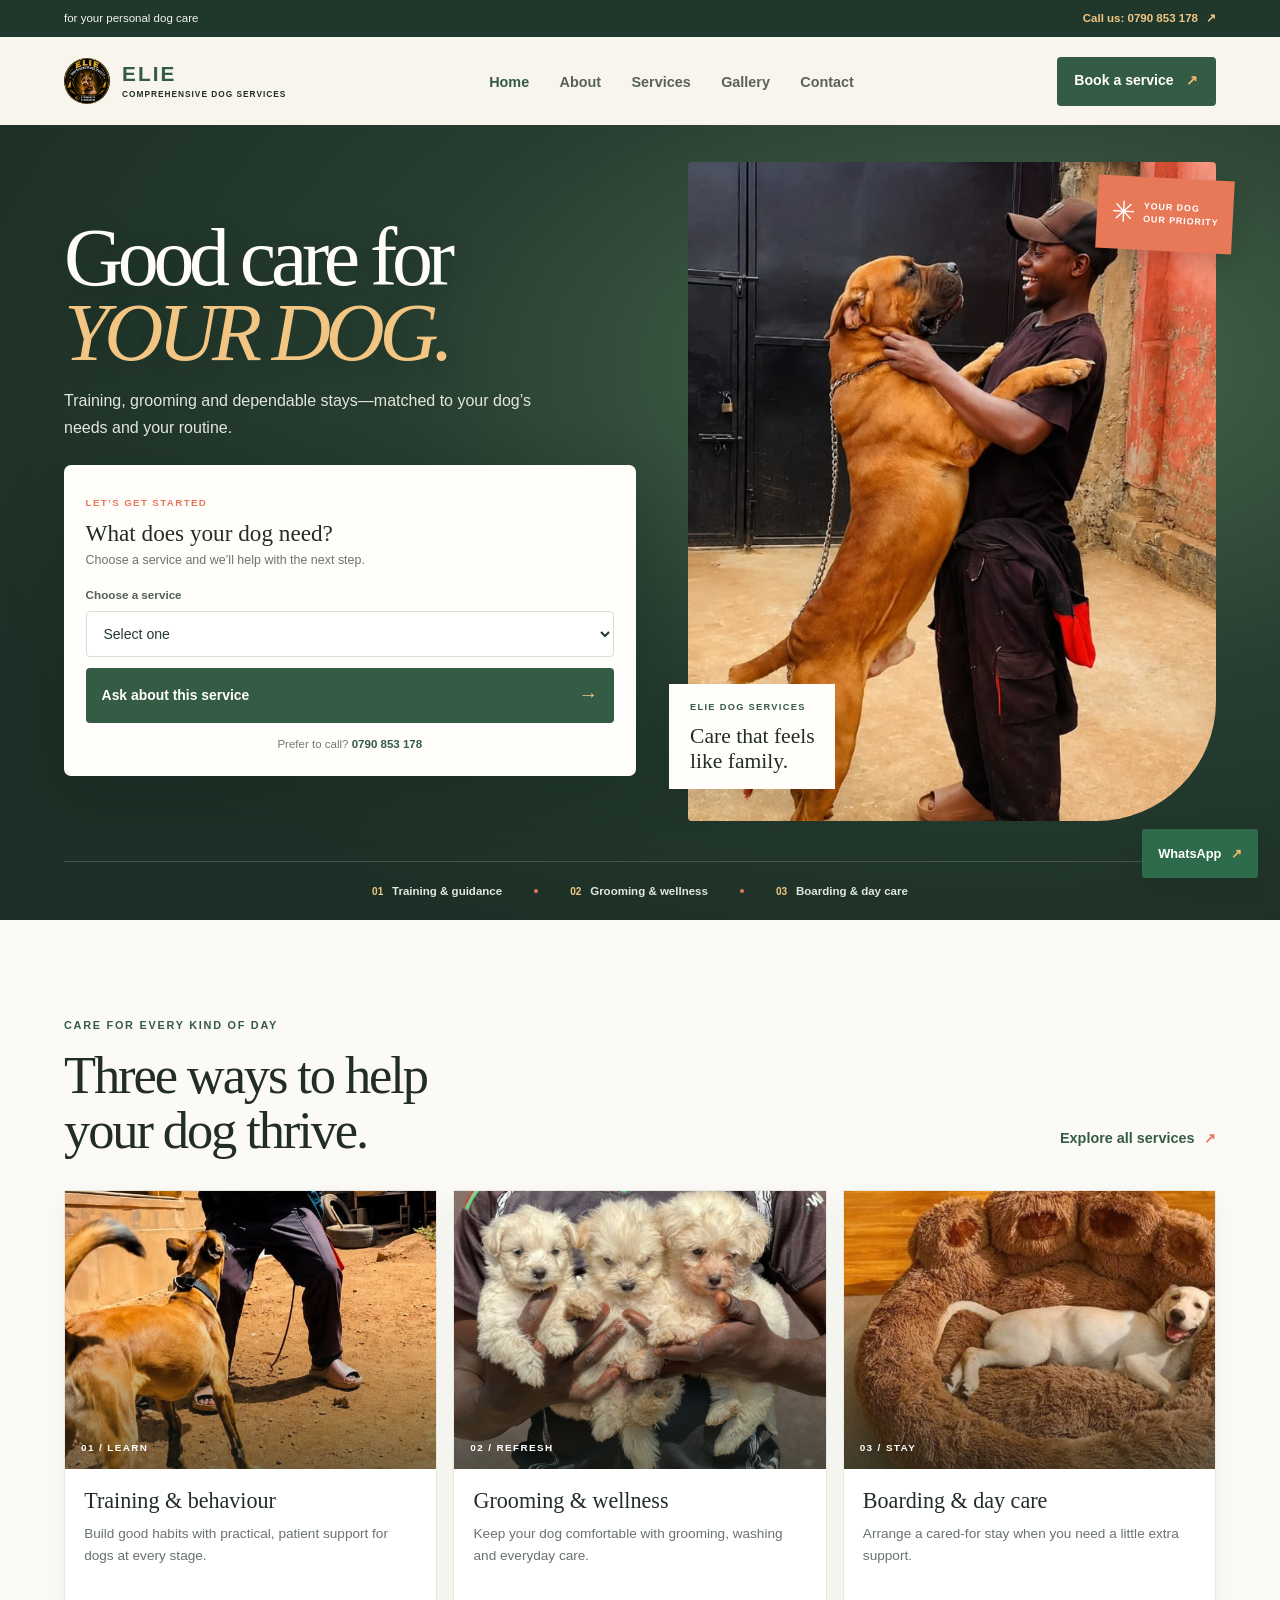
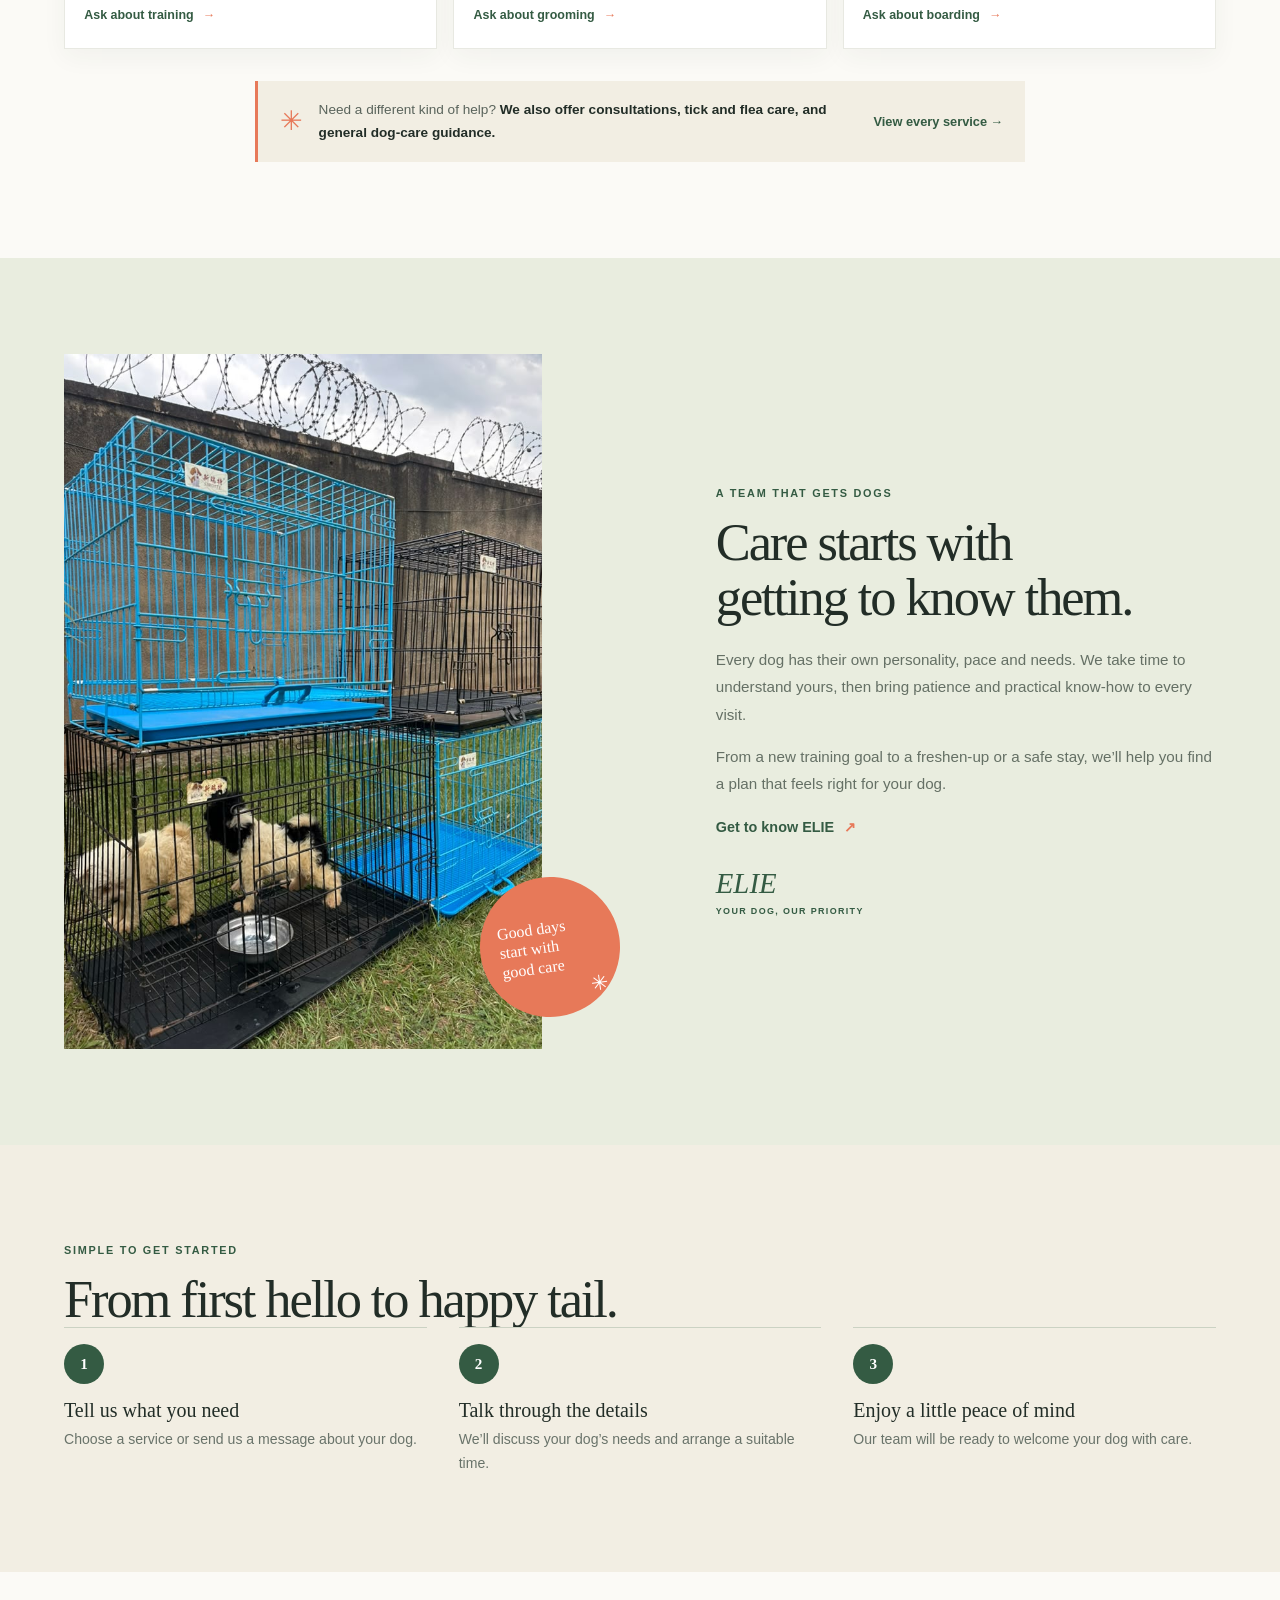
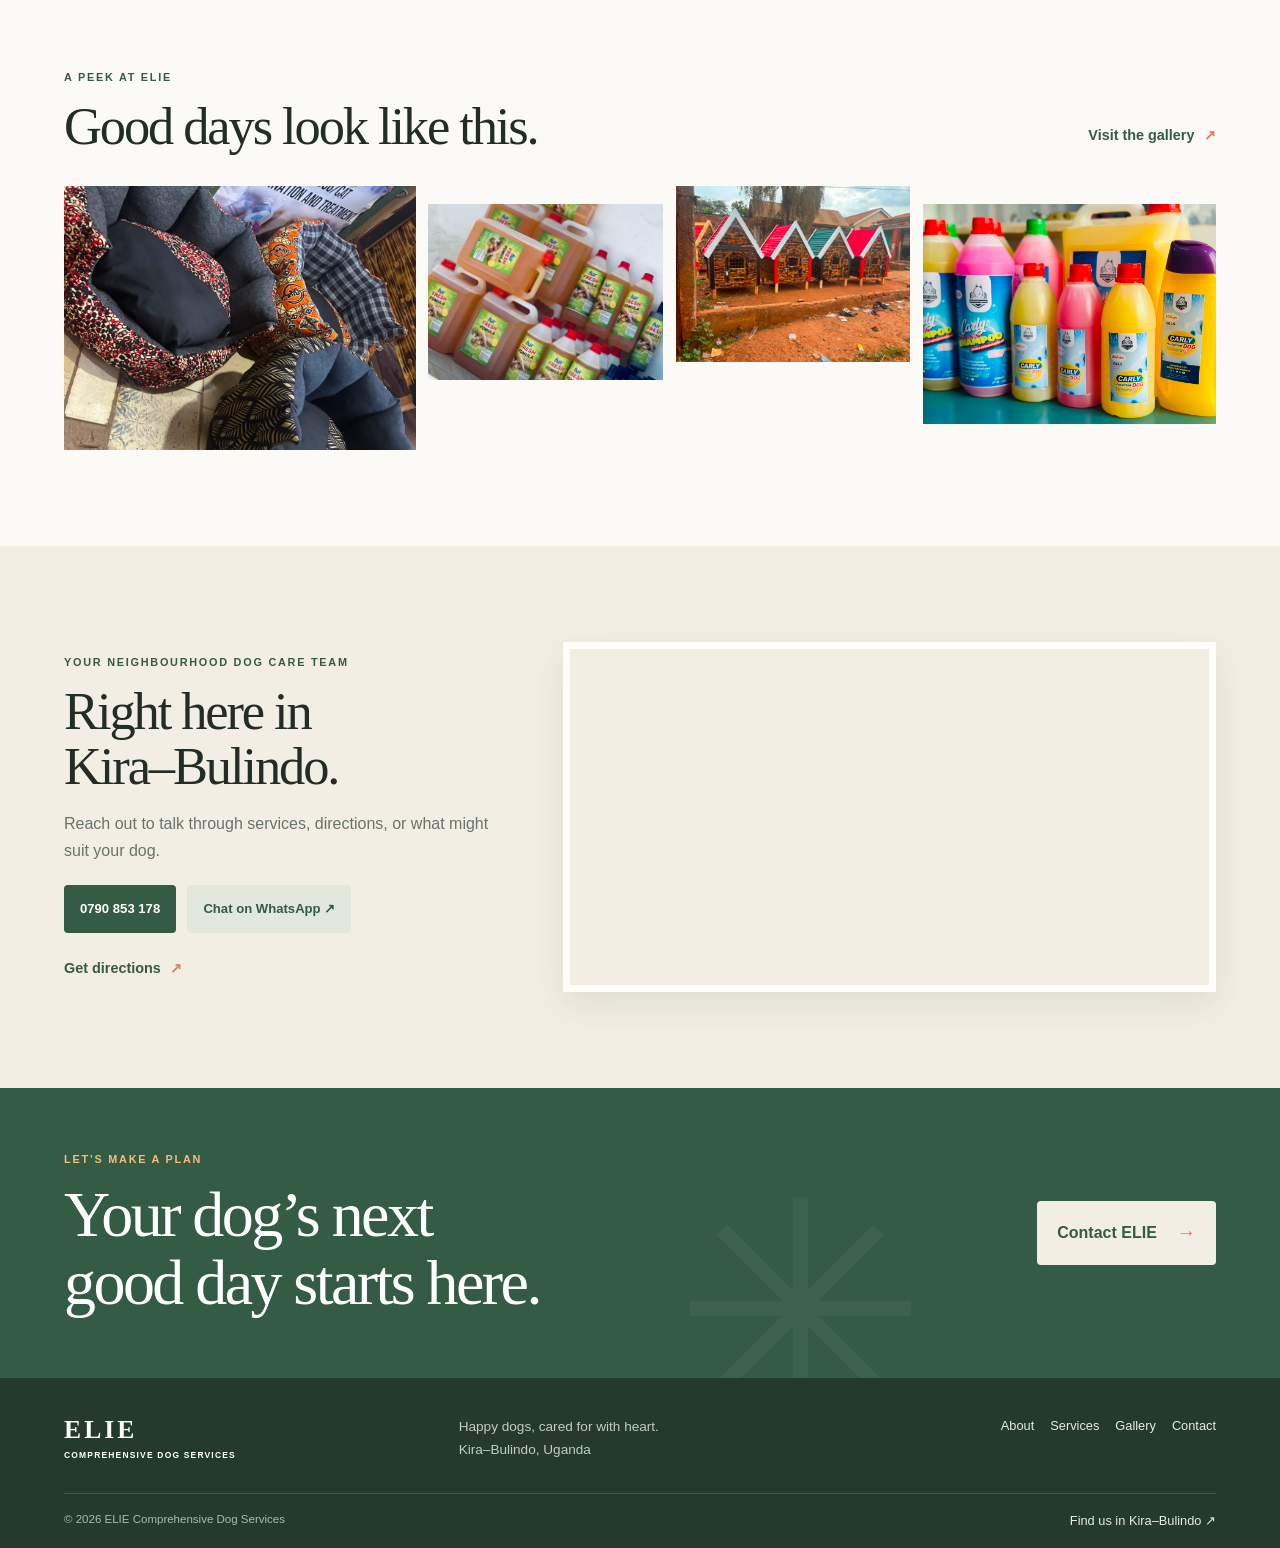
==== commit e404b094: "Add files via upload" ====
--- a/index.html
+++ b/index.html
@@ -9,14 +9,14 @@
     <script src="navigation.js" defer></script>
 </head>
 <body class="home-page">
-    <div class="local-ribbon"><div class="container"><span>dog care in Kira–Bulindo, Uganda</span><a href="tel:+256790853178">Call us: 0790 853 178 <span aria-hidden="true">↗</span></a></div></div>
+    <div class="local-ribbon"><div class="container"><span>for your personal dog care</span><a href="tel:+256790853178">Call us: 0790 853 178 <span aria-hidden="true">↗</span></a></div></div>
     <nav class="navbar" aria-label="Main navigation">
         <div class="container">
             <a class="logo" href="index.html" aria-label="ELIE Dog Services home"><img src="images/dog12.jpeg" alt=""><span><strong>ELIE</strong><small>COMPREHENSIVE DOG SERVICES</small></span></a>
             <ul class="nav-links" id="site-navigation"><li><a href="index.html" class="active">Home</a></li><li><a href="about.html">About</a></li><li><a href="services.html">Services</a></li><li><a href="gallery.html">Gallery</a></li><li><a href="contact.html">Contact</a></li></ul>
             <a class="nav-search" href="services.html" aria-label="Find a dog service"><svg viewBox="0 0 24 24" aria-hidden="true"><circle cx="10.8" cy="10.8" r="6.6"></circle><path d="m16 16 5 5"></path></svg></a>
             <button class="nav-toggle" type="button" aria-label="Open navigation" aria-expanded="false" aria-controls="site-navigation"><span></span><span></span><span></span></button>
-            <a class="nav-book" href="contact.html">Talk to our team <span aria-hidden="true">↗</span></a>
+            <a class="nav-book" href="#quick-book">Book a service <span aria-hidden="true">↗</span></a>
         </div>
     </nav>
 
